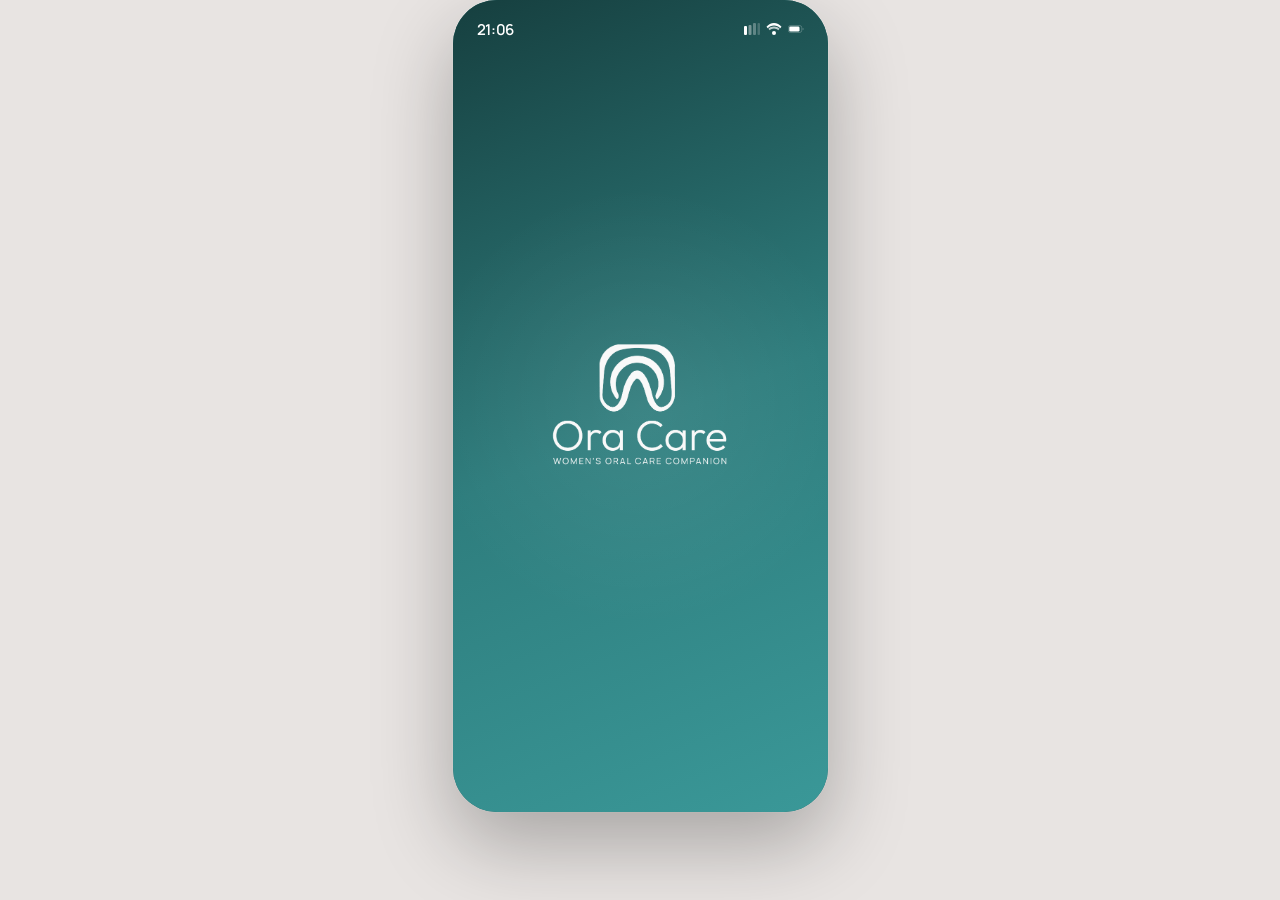
==== index.html @ 0fb37383 "Share with my dentist: bottom sheet and report preview All three share buttons open a sheet ('You ch" ====
<!DOCTYPE html>
<html lang="en">
<head>
<meta charset="UTF-8">
<meta name="viewport" content="width=device-width, initial-scale=1.0">
<title>OraCare — Oral Health Companion</title>
<link rel="preconnect" href="https://fonts.googleapis.com">
<link rel="preconnect" href="https://fonts.gstatic.com" crossorigin>
<link href="https://fonts.googleapis.com/css2?family=DM+Serif+Display:ital@0;1&family=Manrope:wght@300;400;500;600;700&display=swap" rel="stylesheet">
<link rel="stylesheet" href="style.css">
</head>
<body>
<div id="app">

  <!-- ════ STATUS BAR (shared) ════ -->
  <div class="status-bar" id="statusBar">
    <span class="time">9:41</span>
    <div class="icons">
      <svg viewBox="0 0 16 12" fill="none"><rect x="0" y="3" width="3" height="9" rx="1" fill="currentColor"/><rect x="4.5" y="2" width="3" height="10" rx="1" fill="currentColor" opacity="0.4"/><rect x="9" y="0" width="3" height="12" rx="1" fill="currentColor" opacity="0.3"/><rect x="13.5" y="0" width="2.5" height="12" rx="1" fill="currentColor" opacity="0.2"/></svg>
      <svg viewBox="0 0 16 12" fill="none"><path d="M8 2.5C10.5 2.5 12.7 3.5 14.2 5.2L15.5 3.7C13.6 1.4 10.9 0 8 0C5.1 0 2.4 1.4 0.5 3.7L1.8 5.2C3.3 3.5 5.5 2.5 8 2.5Z" fill="currentColor"/><path d="M8 5.5C9.7 5.5 11.2 6.2 12.3 7.3L13.6 5.8C12.1 4.3 10.1 3.5 8 3.5C5.9 3.5 3.9 4.3 2.4 5.8L3.7 7.3C4.8 6.2 6.3 5.5 8 5.5Z" fill="currentColor" opacity="0.7"/><circle cx="8" cy="10" r="2" fill="currentColor"/></svg>
      <svg viewBox="0 0 25 12" fill="none"><rect x="0.5" y="0.5" width="21" height="11" rx="3.5" stroke="currentColor" stroke-opacity="0.35"/><rect x="2" y="2" width="16" height="8" rx="2" fill="currentColor"/><path d="M23 4.5V7.5C23.8 7.2 24.5 6.5 24.5 6C24.5 5.5 23.8 4.8 23 4.5Z" fill="currentColor" opacity="0.4"/></svg>
    </div>
  </div>

  <!-- Shared SVG art (kept rendered so gradients paint inside <use>) -->
  <svg class="svg-sprite" aria-hidden="true" focusable="false" xmlns="http://www.w3.org/2000/svg">
        <defs>
          <radialGradient id="camVig" cx="50%" cy="50%" r="70%">
            <stop offset="0%" stop-color="#1E2E2E"/>
            <stop offset="100%" stop-color="#0C1A1A"/>
          </radialGradient>
          <radialGradient id="gumHighlight" cx="50%" cy="30%" r="60%">
            <stop offset="0%" stop-color="#F5A090" stop-opacity="0.5"/>
            <stop offset="100%" stop-color="#D97B6E" stop-opacity="0"/>
          </radialGradient>
        </defs>

        <g id="teethArt">
        <!-- Dark camera background -->
        <rect width="327" height="210" fill="url(#camVig)"/>

        <!-- Upper gum tissue -->
        <path d="M48 102 Q90 78 163 74 Q236 78 279 102 L279 116 Q236 92 163 88 Q90 92 48 116 Z" fill="#D97B6E"/>
        <path d="M48 102 Q90 78 163 74 Q236 78 279 102" stroke="#F0907E" stroke-width="1.5" fill="none" opacity="0.6"/>

        <!-- Upper teeth — 8 teeth centred -->
        <!-- Far-left partial -->
        <rect x="50" y="102" width="22" height="46" rx="4" fill="#F2F0EB" opacity="0.9"/>
        <!-- Teeth 2–7 -->
        <rect x="74" y="98"  width="25" height="51" rx="4" fill="#F8F8F5"/>
        <rect x="101" y="95" width="26" height="55" rx="4" fill="#FFFFFF"/>
        <rect x="129" y="93" width="28" height="58" rx="4" fill="#FFFFFF"/>
        <rect x="159" y="93" width="28" height="58" rx="4" fill="#FFFFFF"/>
        <rect x="189" y="95" width="26" height="55" rx="4" fill="#FFFFFF"/>
        <rect x="217" y="98" width="25" height="51" rx="4" fill="#F8F8F5"/>
        <!-- Far-right partial -->
        <rect x="244" y="102" width="22" height="46" rx="4" fill="#F2F0EB" opacity="0.9"/>

        <!-- Subtle tooth gap lines -->
        <line x1="74"  y1="98"  x2="74"  y2="149" stroke="#D0CFC8" stroke-width="0.8" opacity="0.5"/>
        <line x1="101" y1="95"  x2="101" y2="150" stroke="#D0CFC8" stroke-width="0.8" opacity="0.5"/>
        <line x1="129" y1="93"  x2="129" y2="151" stroke="#D0CFC8" stroke-width="0.8" opacity="0.5"/>
        <line x1="159" y1="93"  x2="159" y2="151" stroke="#D0CFC8" stroke-width="0.8" opacity="0.5"/>
        <line x1="189" y1="93"  x2="189" y2="151" stroke="#D0CFC8" stroke-width="0.8" opacity="0.5"/>
        <line x1="217" y1="95"  x2="217" y2="150" stroke="#D0CFC8" stroke-width="0.8" opacity="0.5"/>
        <line x1="244" y1="98"  x2="244" y2="149" stroke="#D0CFC8" stroke-width="0.8" opacity="0.5"/>

        <!-- Tooth surface highlights -->
        <rect x="131" y="95" width="6" height="28" rx="3" fill="white" opacity="0.35"/>
        <rect x="161" y="95" width="6" height="28" rx="3" fill="white" opacity="0.35"/>
        <rect x="103" y="97" width="5" height="22" rx="2" fill="white" opacity="0.25"/>
        <rect x="191" y="97" width="5" height="22" rx="2" fill="white" opacity="0.25"/>

        <!-- Dark mouth interior between teeth rows -->
        <rect x="48" y="149" width="231" height="10" fill="#0A1414"/>

        <!-- Lower gum tissue (partial) -->
        <path d="M48 159 Q163 152 279 159 L279 172 Q163 165 48 172 Z" fill="#C96E62" opacity="0.85"/>

        <!-- Lower teeth (tips only) -->
        <rect x="82"  y="153" width="21" height="12" rx="3" fill="#F0EDE6" opacity="0.75"/>
        <rect x="105" y="151" width="24" height="14" rx="3" fill="#F8F8F5" opacity="0.85"/>
        <rect x="131" y="149" width="27" height="16" rx="3" fill="#FFFFFF" opacity="0.9"/>
        <rect x="160" y="149" width="27" height="16" rx="3" fill="#FFFFFF" opacity="0.9"/>
        <rect x="189" y="151" width="24" height="14" rx="3" fill="#F8F8F5" opacity="0.85"/>
        <rect x="215" y="153" width="21" height="12" rx="3" fill="#F0EDE6" opacity="0.75"/>

        <!-- Dark area below lower teeth -->
        <rect x="0" y="165" width="327" height="45" fill="#0C1A1A"/>
        </g>
  </svg>

  <!-- ════════════════════════════
       SPLASH SCREEN
  ════════════════════════════ -->
  <div class="screen active" id="screen-splash" onclick="exitSplash()">
    <div class="splash-glow"></div>
    <div class="splash-center">
      <img src="assets/OraCare-White.png" alt="OraCare" style="width: 220px; height: auto; display: block;">
    </div>
  </div>

  <!-- ════════════════════════════
       SCREEN 1: WELCOME
  ════════════════════════════ -->
  <div class="screen" id="screen-welcome">

    <!-- Logo: PNG clipped to hide tagline, show icon + wordmark -->
    <div class="welcome-logo-container">
      <div class="welcome-logo-clip">
        <img src="assets/OraCare-Color.png" alt="OraCare">
      </div>
    </div>

    <!-- Headline -->
    <h1 class="welcome-headline">
      <span class="headline-dim">Personalized oral health care for every </span><span class="accent">life stage.</span>
    </h1>

    <!-- Feature row -->
    <div class="feature-row">

      <div class="feature-item">
        <div class="feature-icon-wrap fi-teal">🦷</div>
        <span class="feature-label">Track<br>Symptoms</span>
      </div>

      <div class="feature-item">
        <div class="feature-icon-wrap fi-salmon">✨</div>
        <span class="feature-label">Personalized<br>Care</span>
      </div>

      <div class="feature-item">
        <div class="feature-icon-wrap fi-slate">📷</div>
        <span class="feature-label">AI Photo<br>Diary</span>
      </div>

    </div>

    <!-- CTA -->
    <div class="welcome-cta">
      <button class="btn-welcome-primary" onclick="navigate('screen-profile-for', 'forward')">Get Started</button>
      <button class="btn-welcome-secondary" onclick="navigate('screen-dashboard', 'forward')">Already have an account? Sign In</button>
      <button class="btn-welcome-tertiary" onclick="navigate('screen-dashboard', 'forward')">Skip for now</button>
    </div>

    <!-- Footer -->
    <p class="welcome-footer">
      By continuing, you agree to our <a href="#">Terms</a> &amp; <a href="#">Privacy Policy</a>.<br>
      Your health data stays on your phone.
    </p>

  </div>

  <!-- ════════════════════════════
       SCREEN 2: WHO IS IT FOR
  ════════════════════════════ -->
  <div class="screen" id="screen-profile-for">
    <div class="screen-header">
      <div class="nav-row">
        <button class="back-btn" onclick="navigate('screen-welcome', 'back')">
          <svg width="18" height="18" viewBox="0 0 18 18" fill="none"><path d="M11 14L6 9L11 4" stroke="#2F3133" stroke-width="2" stroke-linecap="round" stroke-linejoin="round"/></svg>
        </button>
      </div>
    </div>

    <div class="life-stage-intro">
      <h2 class="heading">Who are you setting up OraCare for?</h2>
      <p class="body">You can add family members later.</p>
    </div>

    <div class="stages-grid">
      <div class="stage-card pregnancy-card" onclick="navigate('screen-life-stage', 'forward')">
        <div class="stage-icon stage-icon-teal">🙋</div>
        <div class="stage-text">
          <div class="stage-name">Me</div>
          <div class="stage-desc">Your teeth and gums</div>
        </div>
        <span class="stage-badge">Active</span>
        <svg width="20" height="20" viewBox="0 0 20 20" fill="none" class="stage-arrow"><path d="M8 5L13 10L8 15" stroke="currentColor" stroke-width="2" stroke-linecap="round" stroke-linejoin="round"/></svg>
      </div>

      <div class="stage-card coming-soon">
        <div class="stage-icon stage-icon-salmon">🧒</div>
        <div class="stage-text">
          <div class="stage-name">My child</div>
          <div class="stage-desc">From first tooth to braces</div>
        </div>
        <span class="stage-badge soon">Coming Soon</span>
      </div>

      <div class="stage-card coming-soon">
        <div class="stage-icon stage-icon-lavender">💑</div>
        <div class="stage-text">
          <div class="stage-name">My partner</div>
          <div class="stage-desc">Invite them to join your plan</div>
        </div>
        <span class="stage-badge soon">Coming Soon</span>
      </div>
    </div>
  </div>

  <!-- ════════════════════════════
       SCREEN 3: LIFE STAGE
  ════════════════════════════ -->
  <div class="screen" id="screen-life-stage">
    <div class="screen-header">
      <div class="nav-row">
        <button class="back-btn" onclick="navigate('screen-profile-for', 'back')">
          <svg width="18" height="18" viewBox="0 0 18 18" fill="none"><path d="M11 14L6 9L11 4" stroke="#2F3133" stroke-width="2" stroke-linecap="round" stroke-linejoin="round"/></svg>
        </button>
      </div>
    </div>

    <div class="life-stage-intro" style="padding: 0 24px 8px;">
      <h2 class="heading">Which fits you best?</h2>
      <p class="body" style="margin-top: 8px;">We’ll match tips and reminders to you.</p>
    </div>

    <div class="stages-grid">
      <div class="stage-card coming-soon">
        <div class="stage-icon stage-icon-amber">🙂</div>
        <div class="stage-text">
          <div class="stage-name">Adult</div>
          <div class="stage-desc">Everyday habits that prevent problems</div>
        </div>
        <span class="stage-badge soon">Coming Soon</span>
      </div>

      <div class="stage-card coming-soon">
        <div class="stage-icon stage-icon-rose">🌿</div>
        <div class="stage-text">
          <div class="stage-name">60+</div>
          <div class="stage-desc">Healthy teeth and gums for years to come</div>
        </div>
        <span class="stage-badge soon">Coming Soon</span>
      </div>

      <p class="label">Life changes</p>

      <div class="stage-card pregnancy-card" onclick="navigate('screen-assessment', 'forward')">
        <div class="stage-icon stage-icon-teal">🤰</div>
        <div class="stage-text">
          <div class="stage-name" style="color: var(--teal);">Pregnancy</div>
          <div class="stage-desc">Gum and tooth changes, trimester by trimester</div>
        </div>
        <span class="stage-badge">Active</span>
        <svg width="20" height="20" viewBox="0 0 20 20" fill="none" class="stage-arrow" style="color: var(--teal)"><path d="M8 5L13 10L8 15" stroke="currentColor" stroke-width="2" stroke-linecap="round" stroke-linejoin="round"/></svg>
      </div>

      <div class="stage-card coming-soon">
        <div class="stage-icon stage-icon-salmon">👶</div>
        <div class="stage-text">
          <div class="stage-name">After birth</div>
          <div class="stage-desc">Getting back to your routine with a newborn</div>
        </div>
        <span class="stage-badge soon">Coming Soon</span>
      </div>
    </div>
  </div>

  <!-- ════════════════════════════
       SCREEN 3: ASSESSMENT
  ════════════════════════════ -->
  <div class="screen" id="screen-assessment">
    <div class="screen-header">
      <div class="nav-row">
        <button class="back-btn" onclick="navigate('screen-life-stage', 'back')">
          <svg width="18" height="18" viewBox="0 0 18 18" fill="none"><path d="M11 14L6 9L11 4" stroke="#2F3133" stroke-width="2" stroke-linecap="round" stroke-linejoin="round"/></svg>
        </button>
        <div style="flex:1; text-align: center;">
          <span class="label">Pregnancy Assessment</span>
        </div>
        <div style="width:40px;"></div>
      </div>
      <div class="assessment-progress">
        <div class="assessment-progress-fill" id="assessProgress" style="width: 14.3%;"></div>
      </div>
    </div>

    <!-- Step 1: Trimester -->
    <div class="assessment-step active" id="astep-1">
      <p class="step-num">Question 1 of 7</p>
      <h2 class="step-title">Which trimester are you in?</h2>
      <p class="step-body">Your trimester affects which oral health symptoms are most common and what care your body needs most.</p>
      <div class="trimester-options">
        <button class="tri-btn" onclick="selectTrimester(this, 1)">
          <div class="tri-num">1st</div>
          <div class="tri-label">Trimester</div>
          <div class="tri-weeks">Weeks 1–12</div>
        </button>
        <button class="tri-btn" onclick="selectTrimester(this, 2)">
          <div class="tri-num">2nd</div>
          <div class="tri-label">Trimester</div>
          <div class="tri-weeks">Weeks 13–26</div>
        </button>
        <button class="tri-btn" onclick="selectTrimester(this, 3)">
          <div class="tri-num">3rd</div>
          <div class="tri-label">Trimester</div>
          <div class="tri-weeks">Weeks 27–40</div>
        </button>
      </div>
      <div class="step-footer">
        <button class="btn-primary" disabled onclick="goAssessStep(2)">Continue</button>
      </div>
    </div>

    <!-- Step 2: Symptoms -->
    <div class="assessment-step" id="astep-2">
      <p class="step-num">Question 2 of 7</p>
      <h2 class="step-title">Are you experiencing any of these?</h2>
      <p class="step-body">Select all symptoms that apply. This helps us personalize your care plan.</p>
      <div class="symptom-list">
        <div class="symptom-item" onclick="toggleSymptom(this)">
          <div class="symptom-check"></div>
          <span class="symptom-icon">🩸</span>
          <div class="symptom-text">
            <div class="symptom-name">Bleeding gums</div>
            <div class="symptom-sub">When brushing or flossing</div>
          </div>
        </div>
        <div class="symptom-item" onclick="toggleSymptom(this)">
          <div class="symptom-check"></div>
          <span class="symptom-icon">⚡</span>
          <div class="symptom-text">
            <div class="symptom-name">Tooth sensitivity</div>
            <div class="symptom-sub">To hot, cold, or sweet foods</div>
          </div>
        </div>
        <div class="symptom-item" onclick="toggleSymptom(this)">
          <div class="symptom-check"></div>
          <span class="symptom-icon">💧</span>
          <div class="symptom-text">
            <div class="symptom-name">Dry mouth</div>
            <div class="symptom-sub">Reduced saliva production</div>
          </div>
        </div>
        <div class="symptom-item" onclick="toggleSymptom(this)">
          <div class="symptom-check"></div>
          <span class="symptom-icon">😬</span>
          <div class="symptom-text">
            <div class="symptom-name">Gum swelling</div>
            <div class="symptom-sub">Puffy or tender gums</div>
          </div>
        </div>
        <div class="symptom-item" onclick="toggleSymptom(this)">
          <div class="symptom-check"></div>
          <span class="symptom-icon">🤢</span>
          <div class="symptom-text">
            <div class="symptom-name">Morning sickness effects</div>
            <div class="symptom-sub">Tooth erosion from acid exposure</div>
          </div>
        </div>
        <div class="symptom-item" onclick="toggleSymptom(this)">
          <div class="symptom-check"></div>
          <span class="symptom-icon">🦷</span>
          <div class="symptom-text">
            <div class="symptom-name">Tooth pain</div>
            <div class="symptom-sub">Discomfort when chewing or biting</div>
          </div>
        </div>
      </div>
      <div class="step-footer">
        <button class="btn-primary" disabled onclick="goAssessStep(3)">Continue</button>
        <button class="btn-ghost" style="align-self: center;" onclick="goAssessStep(3)">None of these apply</button>
      </div>
    </div>

    <!-- Step 3: Flossing -->
    <div class="assessment-step" id="astep-3">
      <p class="step-num">Question 3 of 7</p>
      <h2 class="step-title">Do you floss regularly?</h2>
      <p class="step-body">Flossing helps remove plaque and reduce gum inflammation, which can become more common during pregnancy.</p>
      <div class="dental-options">
        <button class="floss-opt" onclick="selectFloss(this)">
          <span class="dental-opt-dot"></span>Daily
        </button>
        <button class="floss-opt" onclick="selectFloss(this)">
          <span class="dental-opt-dot"></span>A few times a week
        </button>
        <button class="floss-opt" onclick="selectFloss(this)">
          <span class="dental-opt-dot"></span>Rarely
        </button>
        <button class="floss-opt" onclick="selectFloss(this)">
          <span class="dental-opt-dot"></span>Never
        </button>
      </div>
      <div class="step-footer">
        <button class="btn-primary" disabled onclick="goAssessStep(4)">Continue</button>
      </div>
    </div>

    <!-- Step 4: Dental history -->
    <div class="assessment-step" id="astep-4">
      <p class="step-num">Question 4 of 7</p>
      <h2 class="step-title">When did you last visit a dentist?</h2>
      <p class="step-body">The ADA recommends two dental cleanings during pregnancy. Regular check-ups are safe and important.</p>
      <div class="dental-options">
        <button class="dental-opt" onclick="selectDental(this)">
          <span class="dental-opt-dot"></span>Within the last 3 months
        </button>
        <button class="dental-opt" onclick="selectDental(this)">
          <span class="dental-opt-dot"></span>3–6 months ago
        </button>
        <button class="dental-opt" onclick="selectDental(this)">
          <span class="dental-opt-dot"></span>6–12 months ago
        </button>
        <button class="dental-opt" onclick="selectDental(this)">
          <span class="dental-opt-dot"></span>More than a year ago
        </button>
        <button class="dental-opt" onclick="selectDental(this)">
          <span class="dental-opt-dot"></span>I haven't been yet during pregnancy
        </button>
      </div>
      <div class="step-footer">
        <button class="btn-primary" disabled onclick="goAssessStep(5)">Continue</button>
      </div>
    </div>

    <!-- Step 5: Nausea / Vomiting -->
    <div class="assessment-step" id="astep-5">
      <p class="step-num">Question 5 of 7</p>
      <h2 class="step-title">How often do you experience nausea or vomiting?</h2>
      <p class="step-body">Frequent vomiting can expose teeth to stomach acid and increase the risk of enamel erosion during pregnancy.</p>
      <div class="dental-options">
        <button class="nausea-opt" onclick="selectNausea(this)">
          <span class="dental-opt-dot"></span>Frequently
        </button>
        <button class="nausea-opt" onclick="selectNausea(this)">
          <span class="dental-opt-dot"></span>Occasionally
        </button>
        <button class="nausea-opt" onclick="selectNausea(this)">
          <span class="dental-opt-dot"></span>Rarely
        </button>
        <button class="nausea-opt" onclick="selectNausea(this)">
          <span class="dental-opt-dot"></span>Never
        </button>
      </div>
      <div class="step-footer">
        <button class="btn-primary" disabled onclick="goAssessStep(6)">Continue</button>
      </div>
    </div>

    <!-- Step 6: Brushing Frequency -->
    <div class="assessment-step" id="astep-6">
      <p class="step-num">Question 6 of 7</p>
      <h2 class="step-title">How often do you brush your teeth?</h2>
      <p class="step-body">Daily brushing helps prevent plaque buildup, gum inflammation, and cavities during pregnancy.</p>
      <div class="dental-options">
        <button class="brush-opt" onclick="selectBrush(this)">
          <span class="dental-opt-dot"></span>Less than once daily
        </button>
        <button class="brush-opt" onclick="selectBrush(this)">
          <span class="dental-opt-dot"></span>Once daily
        </button>
        <button class="brush-opt" onclick="selectBrush(this)">
          <span class="dental-opt-dot"></span>Twice daily
        </button>
        <button class="brush-opt" onclick="selectBrush(this)">
          <span class="dental-opt-dot"></span>More than twice daily
        </button>
      </div>
      <div class="step-footer">
        <button class="btn-primary" disabled onclick="goAssessStep(7)">Continue</button>
      </div>
    </div>

    <!-- Step 7: Oral Health Self-Assessment -->
    <div class="assessment-step" id="astep-7">
      <p class="step-num">Question 7 of 7</p>
      <h2 class="step-title">How would you rate your current oral health?</h2>
      <p class="step-body">Your self-assessment helps personalize recommendations, educational content, and follow-up guidance.</p>
      <div class="dental-options">
        <button class="oral-opt" onclick="selectOral(this)">
          <span class="dental-opt-dot"></span>Excellent
        </button>
        <button class="oral-opt" onclick="selectOral(this)">
          <span class="dental-opt-dot"></span>Good
        </button>
        <button class="oral-opt" onclick="selectOral(this)">
          <span class="dental-opt-dot"></span>Fair
        </button>
        <button class="oral-opt" onclick="selectOral(this)">
          <span class="dental-opt-dot"></span>Poor
        </button>
      </div>
      <div class="step-footer">
        <button class="btn-primary" disabled onclick="navigate('screen-dashboard', 'forward')">Build My Care Plan</button>
      </div>
    </div>
  </div>

  <!-- ════════════════════════════
       SCREEN 4: DASHBOARD
  ════════════════════════════ -->
  <div class="screen" id="screen-dashboard">
    <div class="dashboard-header">
      <div class="dash-top">
        <div>
          <div class="dash-greeting">Good morning, Sarah</div>
          <div class="dash-name">Week 18 · 2nd Trimester</div>
        </div>
        <button class="notif-btn">
          <svg width="20" height="20" viewBox="0 0 24 24" fill="none"><path d="M18 8.5C18 6.5 17 5 15.5 4C14.5 3.3 13.3 3 12 3C10.7 3 9.5 3.3 8.5 4C7 5 6 6.5 6 8.5C6 14.5 4 16.5 4 16.5H20C20 16.5 18 14.5 18 8.5Z" stroke="white" stroke-width="1.5" stroke-linecap="round" stroke-linejoin="round"/><path d="M13.7 20C13.4 20.6 12.7 21 12 21C11.3 21 10.6 20.6 10.3 20" stroke="white" stroke-width="1.5" stroke-linecap="round" stroke-linejoin="round"/></svg>
          <span class="notif-dot"></span>
        </button>
      </div>

      <div class="health-score-card">
        <div class="progress-stats">
          <div class="progress-stat">
            <span class="progress-value">Done</span>
            <span class="progress-label">This week’s check-in</span>
          </div>
          <div class="progress-stat">
            <span class="progress-value" id="photoCount">4</span>
            <span class="progress-label">Photos so far</span>
          </div>
          <div class="progress-stat">
            <span class="progress-value">Week 22</span>
            <span class="progress-label">Check-up due</span>
          </div>
        </div>
      </div>
    </div>

    <div class="dashboard-body">
      <div class="section-title" style="margin-top: 24px;">Quick Actions</div>
      <div class="quick-actions">
        <button class="quick-action" onclick="navigate('screen-photo-diary', 'forward')">
          <div class="qa-icon">📷</div>
          <div class="qa-label">Photo diary</div>
          <div class="qa-sub">Add a photo</div>
        </button>
        <button class="quick-action" onclick="navigate('screen-recommendations', 'forward')">
          <div class="qa-icon">✨</div>
          <div class="qa-label">Care Plan</div>
          <div class="qa-sub">7 actions</div>
        </button>
        <button class="quick-action">
          <div class="qa-icon">📅</div>
          <div class="qa-label">Log</div>
          <div class="qa-sub">Daily check-in</div>
        </button>
      </div>

      <div class="section-title">For Your Trimester</div>
      <div class="tip-cards">
        <button class="tip-card" onclick="navigate('screen-recommendations', 'forward')">
          <div class="tip-icon-wrap fi-teal">📖</div>
          <div class="tip-content">
            <div class="tip-label tip-label--teal">Lesson · 2-min read</div>
            <div class="tip-title">Why gums bleed more in the 2nd trimester</div>
            <div class="tip-body">What’s normal, what helps, and when to see your dentist.</div>
            <div class="reviewed-mark">✓ Dentist-reviewed</div>
          </div>
          <svg width="16" height="16" viewBox="0 0 16 16" fill="none" class="tip-arrow"><path d="M6 4L10 8L6 12" stroke="currentColor" stroke-width="1.5" stroke-linecap="round" stroke-linejoin="round"/></svg>
        </button>
      </div>

      <div class="section-title">Recent Symptoms</div>
      <div class="symptom-log">
        <div class="symptom-log-header">
          <span class="symptom-log-title">Symptom Tracker</span>
          <button class="see-all">See all</button>
        </div>
        <div class="symptom-row">
          <div class="symptom-row-dot" style="background: var(--salmon);"></div>
          <div class="symptom-row-text">Bleeding gums while brushing</div>
          <div class="symptom-row-date">Today</div>
        </div>
        <div class="symptom-row">
          <div class="symptom-row-dot" style="background: #FCD34D;"></div>
          <div class="symptom-row-text">Dry mouth (moderate)</div>
          <div class="symptom-row-date">Yesterday</div>
        </div>
        <div class="symptom-row">
          <div class="symptom-row-dot" style="background: var(--teal-light);"></div>
          <div class="symptom-row-text">No symptoms reported</div>
          <div class="symptom-row-date">Jun 5</div>
        </div>
      </div>

      <div style="background: var(--teal-pale); border-radius: var(--r-md); padding: 16px 18px; margin-bottom: 28px; display: flex; gap: 12px; align-items: center;">
        <span style="font-size: 24px;">🦷</span>
        <div>
          <div style="font-size: 14px; font-weight: 600; margin-bottom: 3px;">Next Dental Visit</div>
          <div style="font-size: 13px; color: var(--text-mid);">Schedule your 2nd trimester cleaning — recommended by Week 22.</div>
        </div>
        <svg width="16" height="16" viewBox="0 0 16 16" fill="none" style="color: var(--teal); flex-shrink:0;"><path d="M6 4L10 8L6 12" stroke="currentColor" stroke-width="2" stroke-linecap="round" stroke-linejoin="round"/></svg>
      </div>
    </div>

    <div class="bottom-nav">
      <button class="nav-item active" onclick="navigate('screen-dashboard', 'forward')">
        <svg width="22" height="22" viewBox="0 0 22 22" fill="none"><path d="M3 9.5L11 3L19 9.5V19C19 19.6 18.6 20 18 20H14V15H8V20H4C3.4 20 3 19.6 3 19V9.5Z" stroke="#2E7D7D" stroke-width="1.6" stroke-linejoin="round"/></svg>
        <span>Home</span>
      </button>
      <button class="nav-item" onclick="navigate('screen-photo-diary', 'forward')">
        <svg width="22" height="22" viewBox="0 0 22 22" fill="none"><rect x="3" y="5" width="16" height="13" rx="2" stroke="#9EA4A8" stroke-width="1.6"/><circle cx="11" cy="11.5" r="3" stroke="#9EA4A8" stroke-width="1.6"/><path d="M8 5V4C8 3.4 8.4 3 9 3H13C13.6 3 14 3.4 14 4V5" stroke="#9EA4A8" stroke-width="1.6" stroke-linecap="round"/></svg>
        <span>Photos</span>
      </button>
      <button class="nav-item" onclick="navigate('screen-recommendations', 'forward')">
        <svg width="22" height="22" viewBox="0 0 22 22" fill="none"><path d="M7 11H15M7 7H15M7 15H11" stroke="#9EA4A8" stroke-width="1.6" stroke-linecap="round"/><rect x="3" y="3" width="16" height="16" rx="3" stroke="#9EA4A8" stroke-width="1.6"/></svg>
        <span>Plan</span>
      </button>
      <button class="nav-item" onclick="navigate('screen-profile', 'forward')">
        <svg width="22" height="22" viewBox="0 0 22 22" fill="none"><circle cx="11" cy="8" r="4" stroke="#9EA4A8" stroke-width="1.6"/><path d="M4 19C4 15.7 7.1 13 11 13C14.9 13 18 15.7 18 19" stroke="#9EA4A8" stroke-width="1.6" stroke-linecap="round"/></svg>
        <span>Profile</span>
      </button>
    </div>
  </div>

  <!-- ════════════════════════════
       SCREEN 5: SCAN INSTRUCTIONS
  ════════════════════════════ -->
  <div class="screen" id="screen-scan-instructions">
    <div class="scan-hero">
      <div class="nav-row" style="justify-content: flex-start; margin-bottom: 16px;">
        <button class="back-btn" style="background: rgba(255,255,255,0.15); box-shadow: none;" onclick="navigate(guideReturn, 'back')">
          <svg width="18" height="18" viewBox="0 0 18 18" fill="none"><path d="M11 14L6 9L11 4" stroke="white" stroke-width="2" stroke-linecap="round" stroke-linejoin="round"/></svg>
        </button>
      </div>

      <!-- Phone + mouth SVG illustration -->
      <svg width="160" height="160" viewBox="0 0 160 160" fill="none" style="margin: 0 auto; display: block;">
        <!-- Phone body -->
        <rect x="50" y="20" width="60" height="110" rx="12" fill="rgba(255,255,255,0.15)" stroke="rgba(255,255,255,0.4)" stroke-width="1.5"/>
        <!-- Screen -->
        <rect x="55" y="30" width="50" height="88" rx="6" fill="rgba(255,255,255,0.08)"/>
        <!-- Mouth scan area -->
        <rect x="60" y="45" width="40" height="40" rx="6" fill="rgba(255,255,255,0.12)" stroke="rgba(255,255,255,0.5)" stroke-width="1.5" stroke-dasharray="4 2"/>
        <!-- Teeth illustration in scan area -->
        <rect x="63" y="55" width="9" height="14" rx="3" fill="white" opacity="0.85"/>
        <rect x="74" y="53" width="11" height="16" rx="3" fill="white" opacity="0.9"/>
        <rect x="87" y="55" width="9" height="14" rx="3" fill="white" opacity="0.85"/>
        <!-- Gum line -->
        <path d="M63 55 Q67 51 74 53 Q79 51 87 53 Q93 51 96 55" stroke="var(--salmon-light)" stroke-width="2" stroke-linecap="round" fill="none" opacity="0.8"/>
        <!-- Scan line -->
        <line x1="60" y1="69" x2="100" y2="69" stroke="#7DECD4" stroke-width="1.5" stroke-dasharray="3 2" opacity="0.8"/>
        <!-- Camera button -->
        <circle cx="80" cy="108" r="10" fill="rgba(255,255,255,0.25)" stroke="rgba(255,255,255,0.6)" stroke-width="1.5"/>
        <circle cx="80" cy="108" r="6" fill="white" opacity="0.8"/>
        <!-- Corner marks -->
        <path d="M61 46 L61 50 M61 46 L65 46" stroke="#7DECD4" stroke-width="2" stroke-linecap="round"/>
        <path d="M99 46 L99 50 M99 46 L95 46" stroke="#7DECD4" stroke-width="2" stroke-linecap="round"/>
        <path d="M61 84 L61 80 M61 84 L65 84" stroke="#7DECD4" stroke-width="2" stroke-linecap="round"/>
        <path d="M99 84 L99 80 M99 84 L95 84" stroke="#7DECD4" stroke-width="2" stroke-linecap="round"/>
        <!-- AI sparkle -->
        <circle cx="126" cy="48" r="18" fill="rgba(232,140,125,0.2)"/>
        <path d="M126 40 L127.5 45 L132 44 L128.5 47 L130 52 L126 49 L122 52 L123.5 47 L120 44 L124.5 45 Z" fill="white" opacity="0.9"/>
      </svg>

      <h1 class="scan-hero-title">How to take a good photo</h1>
      <p class="scan-hero-sub">Takes 30 seconds. OraCare guides you through it.</p>
    </div>

    <div class="scan-steps">
      <div class="scan-step-item">
        <div class="step-bubble">1</div>
        <div class="scan-step-content">
          <div class="scan-step-title">Find good lighting</div>
          <div class="scan-step-body">Stand near a bright light source or turn on your overhead light. Avoid backlighting from windows.</div>
        </div>
      </div>
      <div class="scan-step-item">
        <div class="step-bubble">2</div>
        <div class="scan-step-content">
          <div class="scan-step-title">Hold phone 8–10 inches away</div>
          <div class="scan-step-body">Prop your phone or have someone hold it. Position so your full smile and gum line are visible in frame.</div>
        </div>
      </div>
      <div class="scan-step-item">
        <div class="step-bubble">3</div>
        <div class="scan-step-content">
          <div class="scan-step-title">Open wide and smile</div>
          <div class="scan-step-body">Pull lips back to expose your teeth and gums. Make sure your gum line is visible.</div>
        </div>
      </div>
      <div class="scan-step-item">
        <div class="step-bubble">4</div>
        <div class="scan-step-content">
          <div class="scan-step-title">Keep still and tap capture</div>
          <div class="scan-step-body">Hold steady for 2 seconds, then tap capture.</div>
        </div>
      </div>
    </div>

    <div class="scan-warning">
      <span style="font-size: 18px; flex-shrink: 0;">⚠️</span>
      <div class="scan-warning-text"><strong>Medical disclaimer:</strong> Photos are for your own records and to share with your dentist. OraCare does not diagnose. Always consult your dentist.</div>
    </div>

    <div class="scan-footer">
      <button class="btn-primary" onclick="enterCapture()" style="background: linear-gradient(135deg, var(--teal), #256868);">
        Continue
      </button>
    </div>

    <div class="bottom-nav">
      <button class="nav-item" onclick="navigate('screen-dashboard', 'back')">
        <svg width="22" height="22" viewBox="0 0 22 22" fill="none"><path d="M3 9.5L11 3L19 9.5V19C19 19.6 18.6 20 18 20H14V15H8V20H4C3.4 20 3 19.6 3 19V9.5Z" stroke="#9EA4A8" stroke-width="1.6" stroke-linejoin="round"/></svg>
        <span>Home</span>
      </button>
      <button class="nav-item active">
        <svg width="22" height="22" viewBox="0 0 22 22" fill="none"><rect x="3" y="5" width="16" height="13" rx="2" stroke="#2E7D7D" stroke-width="1.6"/><circle cx="11" cy="11.5" r="3" stroke="#2E7D7D" stroke-width="1.6"/><path d="M8 5V4C8 3.4 8.4 3 9 3H13C13.6 3 14 3.4 14 4V5" stroke="#2E7D7D" stroke-width="1.6" stroke-linecap="round"/></svg>
        <span>Photos</span>
      </button>
      <button class="nav-item" onclick="navigate('screen-recommendations', 'forward')">
        <svg width="22" height="22" viewBox="0 0 22 22" fill="none"><path d="M7 11H15M7 7H15M7 15H11" stroke="#9EA4A8" stroke-width="1.6" stroke-linecap="round"/><rect x="3" y="3" width="16" height="16" rx="3" stroke="#9EA4A8" stroke-width="1.6"/></svg>
        <span>Plan</span>
      </button>
      <button class="nav-item" onclick="navigate('screen-profile', 'forward')">
        <svg width="22" height="22" viewBox="0 0 22 22" fill="none"><circle cx="11" cy="8" r="4" stroke="#9EA4A8" stroke-width="1.6"/><path d="M4 19C4 15.7 7.1 13 11 13C14.9 13 18 15.7 18 19" stroke="#9EA4A8" stroke-width="1.6" stroke-linecap="round"/></svg>
        <span>Profile</span>
      </button>
    </div>
  </div>

  <!-- ════════════════════════════
       SCREEN 5a: PREMIUM UPGRADE
  ════════════════════════════ -->
  <div class="screen" id="screen-premium">

    <!-- Header -->
    <div class="premium-hero">
      <div class="nav-row" style="justify-content: flex-start; margin-bottom: 16px;">
        <button class="back-btn" style="background: rgba(255,255,255,0.15); box-shadow: none;" onclick="navigate('screen-profile', 'back')">
          <svg width="18" height="18" viewBox="0 0 18 18" fill="none"><path d="M11 14L6 9L11 4" stroke="white" stroke-width="2" stroke-linecap="round" stroke-linejoin="round"/></svg>
        </button>
      </div>
      <div class="premium-badge">✦ OraCare Plus</div>
      <h1 class="premium-hero-title">Everything for your family’s oral care</h1>
      <p class="premium-hero-sub">Prevention at home for you and your family, with lessons reviewed by a dentist.</p>
    </div>

    <!-- Feature list -->
    <div class="premium-features">
      <div class="premium-feature">
        <div class="premium-check-circle">
          <svg width="12" height="10" viewBox="0 0 12 10" fill="none"><path d="M1 5L4.5 8.5L11 1" stroke="#2E7D7D" stroke-width="2" stroke-linecap="round" stroke-linejoin="round"/></svg>
        </div>
        AI-guided photo diary
      </div>
      <div class="premium-feature">
        <div class="premium-check-circle">
          <svg width="12" height="10" viewBox="0 0 12 10" fill="none"><path d="M1 5L4.5 8.5L11 1" stroke="#2E7D7D" stroke-width="2" stroke-linecap="round" stroke-linejoin="round"/></svg>
        </div>
        Lessons for every life stage, reviewed by a dentist
      </div>
      <div class="premium-feature">
        <div class="premium-check-circle">
          <svg width="12" height="10" viewBox="0 0 12 10" fill="none"><path d="M1 5L4.5 8.5L11 1" stroke="#2E7D7D" stroke-width="2" stroke-linecap="round" stroke-linejoin="round"/></svg>
        </div>
        Reminders and check-up nudges
      </div>
      <div class="premium-feature">
        <div class="premium-check-circle">
          <svg width="12" height="10" viewBox="0 0 12 10" fill="none"><path d="M1 5L4.5 8.5L11 1" stroke="#2E7D7D" stroke-width="2" stroke-linecap="round" stroke-linejoin="round"/></svg>
        </div>
        Your oral-health history to share with your dentist
      </div>
      <div class="premium-feature">
        <div class="premium-check-circle">
          <svg width="12" height="10" viewBox="0 0 12 10" fill="none"><path d="M1 5L4.5 8.5L11 1" stroke="#2E7D7D" stroke-width="2" stroke-linecap="round" stroke-linejoin="round"/></svg>
        </div>
        Family sharing: invite your partner, add kids’ profiles
      </div>
    </div>

    <!-- Pricing -->
    <div class="premium-pricing">
      <div class="premium-trial-tag">7-day free trial</div>
      <div class="premium-price-main">€24.99<span style="font-size: 16px; font-family: var(--font-body); font-weight: 400;">/year</span></div>
      <div class="premium-price-sub">or €2.99/month · cancel anytime</div>
    </div>

    <!-- CTAs -->
    <div class="premium-cta">
      <button class="btn-primary" onclick="startTrialScan()" style="background: linear-gradient(135deg, var(--teal), #256868);">
        Start 7-day free trial
      </button>
      <button class="btn-secondary" onclick="beginDemo()">
        Try Demo
      </button>
      <button class="btn-capture-back" onclick="document.getElementById('insurerNote').hidden = false">Covered by your insurer? Activate here</button>
      <p class="premium-insurer-note" id="insurerNote" hidden>Insurer activation is coming soon.</p>
    </div>

  </div>

  <!-- ════════════════════════════
       SCREEN 5a2: SCAN CAPTURE
  ════════════════════════════ -->
  <div class="screen" id="screen-scan-capture">

    <div class="capture-header">
      <h1 class="capture-title" id="captureTitle">Capture Your Smile</h1>
      <p class="capture-subtitle" id="captureSubtitle">Position your teeth and gums inside the frame.</p>
    </div>

    <!-- Camera preview with teeth illustration -->
    <div class="capture-preview-wrap">
      <!-- Teeth illustration SVG -->
      <svg class="teeth-illustration" viewBox="0 0 327 210" xmlns="http://www.w3.org/2000/svg">
        <use href="#teethArt"/>
      </svg>

      <!-- Teal scan frame corners -->
      <div class="scan-frame-corner tl"></div>
      <div class="scan-frame-corner tr"></div>
      <div class="scan-frame-corner bl"></div>
      <div class="scan-frame-corner br"></div>

      <!-- Animated scan line -->
      <div class="capture-scan-line"></div>
    </div>

    <p class="capture-helper-text">Front Teeth View</p>
    <button class="capture-tips-link" onclick="openGuide('screen-scan-capture')">Photo tips</button>

    <div class="analysis-checklist" id="captureChecklist" style="margin-bottom: 24px;">
      <div class="check-item" id="capture-check-1">
        <div class="check-icon" id="capture-check-icon-1"><svg width="12" height="10" viewBox="0 0 12 10" fill="none" style="display:none"><path d="M1 5L4.5 8.5L11 1" stroke="white" stroke-width="2" stroke-linecap="round" stroke-linejoin="round"/></svg></div>
        Upper teeth visible
      </div>
      <div class="check-item" id="capture-check-2">
        <div class="check-icon" id="capture-check-icon-2"><svg width="12" height="10" viewBox="0 0 12 10" fill="none" style="display:none"><path d="M1 5L4.5 8.5L11 1" stroke="white" stroke-width="2" stroke-linecap="round" stroke-linejoin="round"/></svg></div>
        Lower teeth visible
      </div>
      <div class="check-item" id="capture-check-3">
        <div class="check-icon" id="capture-check-icon-3"><svg width="12" height="10" viewBox="0 0 12 10" fill="none" style="display:none"><path d="M1 5L4.5 8.5L11 1" stroke="white" stroke-width="2" stroke-linecap="round" stroke-linejoin="round"/></svg></div>
        Gum line visible
      </div>
      <div class="check-item" id="capture-check-4">
        <div class="check-icon" id="capture-check-icon-4"><svg width="12" height="10" viewBox="0 0 12 10" fill="none" style="display:none"><path d="M1 5L4.5 8.5L11 1" stroke="white" stroke-width="2" stroke-linecap="round" stroke-linejoin="round"/></svg></div>
        Good lighting
      </div>
      <div class="check-item" id="capture-check-5">
        <div class="check-icon" id="capture-check-icon-5"><svg width="12" height="10" viewBox="0 0 12 10" fill="none" style="display:none"><path d="M1 5L4.5 8.5L11 1" stroke="white" stroke-width="2" stroke-linecap="round" stroke-linejoin="round"/></svg></div>
        Face centered
      </div>
    </div>

    <div class="capture-footer">
      <button class="btn-primary" id="captureCta" onclick="startScan()" style="width:100%; background: linear-gradient(135deg, var(--teal), #256868);">
        Save photo
      </button>
      <button class="btn-capture-back" onclick="backFromCapture()">Back</button>
    </div>

  </div>

  <!-- ════════════════════════════
       PHOTO DIARY
  ════════════════════════════ -->
  <div class="screen" id="screen-photo-diary">
    <div class="profile-header">
      <h1 class="heading">Photo diary</h1>
      <p class="body diary-sub">Your photos, week by week.</p>
    </div>

    <div class="profile-body">
      <div class="tip-cards">
        <button class="tip-card" onclick="openGuide('screen-photo-diary')">
          <div class="tip-icon-wrap fi-teal">📸</div>
          <div class="tip-content">
            <div class="tip-title">How to take a good photo</div>
            <div class="tip-body">30-second guide</div>
          </div>
          <svg width="16" height="16" viewBox="0 0 16 16" fill="none" class="tip-arrow"><path d="M6 4L10 8L6 12" stroke="currentColor" stroke-width="1.5" stroke-linecap="round" stroke-linejoin="round"/></svg>
        </button>
      </div>

      <div class="diary-grid">
        <button class="diary-thumb" onclick="openPhoto(18)" id="diaryThumb18" hidden>
          <svg viewBox="0 0 327 210" xmlns="http://www.w3.org/2000/svg" aria-hidden="true"><use href="#teethArt"/></svg>
          <span class="diary-thumb-label">Week 18</span>
        </button>
        <button class="diary-thumb" onclick="openPhoto(17)">
          <svg viewBox="0 0 327 210" xmlns="http://www.w3.org/2000/svg" aria-hidden="true"><use href="#teethArt"/></svg>
          <span class="diary-thumb-label">Week 17</span>
        </button>
        <button class="diary-thumb" onclick="openPhoto(16)">
          <svg viewBox="0 0 327 210" xmlns="http://www.w3.org/2000/svg" aria-hidden="true"><use href="#teethArt"/></svg>
          <span class="diary-thumb-label">Week 16</span>
        </button>
        <button class="diary-thumb" onclick="openPhoto(15)">
          <svg viewBox="0 0 327 210" xmlns="http://www.w3.org/2000/svg" aria-hidden="true"><use href="#teethArt"/></svg>
          <span class="diary-thumb-label">Week 15</span>
        </button>
        <button class="diary-thumb" onclick="openPhoto(14)">
          <svg viewBox="0 0 327 210" xmlns="http://www.w3.org/2000/svg" aria-hidden="true"><use href="#teethArt"/></svg>
          <span class="diary-thumb-label">Week 14</span>
        </button>
      </div>

      <div class="diary-actions">
        <button class="btn-primary" onclick="enterCapture()">Add a photo</button>
        <button class="btn-secondary" onclick="openShareSheet()">Share with my dentist</button>
      </div>
    </div>

    <div class="bottom-nav">
      <button class="nav-item" onclick="navigate('screen-dashboard', 'back')">
        <svg width="22" height="22" viewBox="0 0 22 22" fill="none"><path d="M3 9.5L11 3L19 9.5V19C19 19.6 18.6 20 18 20H14V15H8V20H4C3.4 20 3 19.6 3 19V9.5Z" stroke="#9EA4A8" stroke-width="1.6" stroke-linejoin="round"/></svg>
        <span>Home</span>
      </button>
      <button class="nav-item active">
        <svg width="22" height="22" viewBox="0 0 22 22" fill="none"><rect x="3" y="5" width="16" height="13" rx="2" stroke="#2E7D7D" stroke-width="1.6"/><circle cx="11" cy="11.5" r="3" stroke="#2E7D7D" stroke-width="1.6"/><path d="M8 5V4C8 3.4 8.4 3 9 3H13C13.6 3 14 3.4 14 4V5" stroke="#2E7D7D" stroke-width="1.6" stroke-linecap="round"/></svg>
        <span>Photos</span>
      </button>
      <button class="nav-item" onclick="navigate('screen-recommendations', 'forward')">
        <svg width="22" height="22" viewBox="0 0 22 22" fill="none"><path d="M7 11H15M7 7H15M7 15H11" stroke="#9EA4A8" stroke-width="1.6" stroke-linecap="round"/><rect x="3" y="3" width="16" height="16" rx="3" stroke="#9EA4A8" stroke-width="1.6"/></svg>
        <span>Plan</span>
      </button>
      <button class="nav-item">
        <svg width="22" height="22" viewBox="0 0 22 22" fill="none"><circle cx="11" cy="8" r="4" stroke="#9EA4A8" stroke-width="1.6"/><path d="M4 19C4 15.7 7.1 13 11 13C14.9 13 18 15.7 18 19" stroke="#9EA4A8" stroke-width="1.6" stroke-linecap="round"/></svg>
        <span>Profile</span>
      </button>
    </div>
  </div>

  <!-- ════════════════════════════
       PHOTO DETAIL
  ════════════════════════════ -->
  <div class="screen" id="screen-photo-detail">
    <div class="screen-header">
      <div class="nav-row">
        <button class="back-btn" onclick="navigate('screen-photo-diary', 'back')">
          <svg width="18" height="18" viewBox="0 0 18 18" fill="none"><path d="M11 14L6 9L11 4" stroke="#2F3133" stroke-width="2" stroke-linecap="round" stroke-linejoin="round"/></svg>
        </button>
      </div>
    </div>

    <div class="photo-detail">
      <div class="photo-compare-frame">
        <svg viewBox="0 0 327 210" xmlns="http://www.w3.org/2000/svg" aria-hidden="true"><use href="#teethArt"/></svg>
      </div>
      <h2 class="heading photo-detail-title" id="photoDetailTitle">Week 17 · Oct 3</h2>
      <p class="body photo-detail-note" id="photoDetailNote">Note: gums bleed when flossing</p>
      <button class="btn-primary" onclick="navigate('screen-photo-compare', 'forward')">Compare with…</button>
    </div>
  </div>

  <!-- ════════════════════════════
       PHOTO COMPARE
  ════════════════════════════ -->
  <div class="screen" id="screen-photo-compare">
    <div class="capture-header">
      <h1 class="capture-title">Compare</h1>
      <p class="capture-subtitle">Week 17 and Week 18</p>
    </div>

    <div class="photo-compare">
      <figure class="photo-compare-item">
        <div class="photo-compare-frame">
          <svg viewBox="0 0 327 210" xmlns="http://www.w3.org/2000/svg"><use href="#teethArt"/></svg>
        </div>
        <figcaption class="photo-compare-label">Week 17</figcaption>
      </figure>
      <figure class="photo-compare-item">
        <div class="photo-compare-frame">
          <svg viewBox="0 0 327 210" xmlns="http://www.w3.org/2000/svg"><use href="#teethArt"/></svg>
        </div>
        <figcaption class="photo-compare-label">Week 18</figcaption>
      </figure>
    </div>

    <div class="capture-footer">
      <button class="btn-secondary" onclick="openShareSheet()">Share with my dentist</button>
      <button class="btn-capture-back" onclick="navigate('screen-photo-diary', 'back')">Back to photo diary</button>
    </div>
  </div>

  <!-- ════════════════════════════
       SCREEN 6: PHOTO SAVED
  ════════════════════════════ -->
  <div class="screen" id="screen-photo-saved">

    <div class="capture-header">
      <h1 class="capture-title">Photo saved</h1>
      <p class="capture-subtitle">Added to your photo diary.</p>
    </div>

    <div class="photo-compare">
      <figure class="photo-compare-item">
        <div class="photo-compare-frame">
          <svg viewBox="0 0 327 210" xmlns="http://www.w3.org/2000/svg"><use href="#teethArt"/></svg>
        </div>
        <figcaption class="photo-compare-label">Week 17</figcaption>
      </figure>
      <figure class="photo-compare-item">
        <div class="photo-compare-frame photo-compare-frame--current">
          <svg viewBox="0 0 327 210" xmlns="http://www.w3.org/2000/svg"><use href="#teethArt"/></svg>
          <span class="photo-new-label">New</span>
        </div>
        <figcaption class="photo-compare-label">Week 18 · today</figcaption>
      </figure>
    </div>

    <p class="photo-compare-note">Compare over time, or share with your dentist.</p>

    <div class="capture-footer">
      <button class="btn-primary" onclick="navigate('screen-recommendations', 'forward')">View care plan</button>
      <button class="btn-secondary" onclick="openShareSheet()">Share with my dentist</button>
      <button class="btn-capture-back" onclick="navigate('screen-photo-diary', 'back')">Back to photo diary</button>
    </div>

  </div>

  <!-- ════════════════════════════
       SCREEN 7: RECOMMENDATIONS
  ════════════════════════════ -->
  <div class="screen" id="screen-recommendations">
    <div class="recs-header">
      <div class="nav-row">
        <button class="back-btn" onclick="navigate('screen-dashboard', 'back')">
          <svg width="18" height="18" viewBox="0 0 18 18" fill="none"><path d="M11 14L6 9L11 4" stroke="#2F3133" stroke-width="2" stroke-linecap="round" stroke-linejoin="round"/></svg>
        </button>
        <div style="flex: 1; text-align: center;">
          <span style="font-size: 16px; font-weight: 600;">Care Plan</span>
        </div>
        <button style="background: none; border: none; cursor: pointer; font-size: 14px; color: var(--teal); font-weight: 600; font-family: var(--font-body);">Edit</button>
      </div>
    </div>

    <div class="recs-summary">
      <div class="recs-summary-text">
        <div class="recs-summary-label">Pregnancy · Week 18</div>
        <div class="recs-summary-title">Your personalized oral health action plan</div>
        <div class="recs-summary-count">7 recommendations · Based on your answers</div>
        <span class="reviewed-chip"><svg width="12" height="10" viewBox="0 0 12 10" fill="none" aria-hidden="true"><path d="M1 5L4.5 8.5L11 1" stroke="currentColor" stroke-width="2" stroke-linecap="round" stroke-linejoin="round"/></svg>Reviewed by a dentist</span>
      </div>
      <svg width="56" height="56" viewBox="0 0 56 56" fill="none">
        <circle cx="28" cy="28" r="28" fill="rgba(255,255,255,0.12)"/>
        <circle cx="28" cy="28" r="22" stroke="rgba(255,255,255,0.3)" stroke-width="3" stroke-dasharray="138" stroke-dashoffset="34"/>
        <text x="28" y="34" text-anchor="middle" fill="white" font-size="16" font-family="Georgia" font-weight="500">7</text>
      </svg>
    </div>

    <div class="recs-filter">
      <button class="filter-pill active" data-filter="all">All (7)</button>
      <button class="filter-pill" data-filter="habits">Daily Habits (3)</button>
      <button class="filter-pill" data-filter="products">Products (3)</button>
      <button class="filter-pill" data-filter="appointments">Appointments (1)</button>
    </div>

    <div class="recs-list">

      <div class="rec-card priority-high" data-category="products">
        <div class="rec-icon-wrap" style="background: var(--salmon-pale);">🪥</div>
        <div class="rec-content">
          <div class="rec-meta">
            <span class="rec-time">Daily</span>
          </div>
          <div class="rec-title">Switch to a soft-bristled toothbrush</div>
          <div class="rec-body">Gums can become more sensitive during pregnancy, and hard bristles can irritate them. Use a soft or extra-soft brush and apply gentle, circular motions at a 45° angle to the gum line.</div>
          <div class="rec-tags">
            <span class="rec-tag" style="background: var(--salmon-pale); color: var(--salmon-text);">Gum care</span>
            <span class="rec-tag" style="background: var(--border); color: var(--text-mid);">Products</span>
          </div>
        </div>
      </div>

      <div class="rec-card priority-high" data-category="appointments">
        <div class="rec-icon-wrap" style="background: var(--salmon-pale);">📅</div>
        <div class="rec-content">
          <div class="rec-meta">
            <span class="rec-time">This Week</span>
          </div>
          <div class="rec-title">Book a dental cleaning before Week 22</div>
          <div class="rec-body">The 2nd trimester is the safest window for dental procedures. The ADA recommends at least one professional cleaning during pregnancy. Regular check-ups help keep your gums healthy.</div>
          <div class="rec-tags">
            <span class="rec-tag" style="background: var(--border); color: var(--text-mid);">Check-up</span>
          </div>
        </div>
      </div>

      <div class="rec-card priority-medium" data-category="products">
        <div class="rec-icon-wrap" style="background: #FEF3E2;">🫧</div>
        <div class="rec-content">
          <div class="rec-meta">
            <span class="rec-time">Daily</span>
          </div>
          <div class="rec-title">Rinse with alcohol-free antibacterial mouthwash</div>
          <div class="rec-body">Use an alcohol-free mouthwash after brushing. Alcohol-containing rinses can irritate sensitive gums and are not recommended during pregnancy.</div>
          <div class="rec-tags">
            <span class="rec-tag" style="background: #FEF3E2; color: var(--amber-text);">Products</span>
            <span class="rec-tag" style="background: var(--border); color: var(--text-mid);">Gum Health</span>
          </div>
        </div>
      </div>

      <div class="rec-card priority-medium" data-category="habits">
        <div class="rec-icon-wrap" style="background: #FEF3E2;">💧</div>
        <div class="rec-content">
          <div class="rec-meta">
            <span class="rec-time">Ongoing</span>
          </div>
          <div class="rec-title">Manage dry mouth with hydration + xylitol</div>
          <div class="rec-body">Drink at least 8–10 cups of water daily. Dry mouth reduces saliva, which protects against cavities. Xylitol gum stimulates saliva safely during pregnancy and inhibits bacteria growth.</div>
          <div class="rec-tags">
            <span class="rec-tag" style="background: #FEF3E2; color: var(--amber-text);">Dry Mouth</span>
            <span class="rec-tag" style="background: var(--teal-pale); color: var(--teal);">Pregnancy Safe</span>
          </div>
        </div>
      </div>

      <div class="rec-card priority-low" data-category="products">
        <div class="rec-icon-wrap" style="background: var(--teal-pale);">🦷</div>
        <div class="rec-content">
          <div class="rec-meta">
            <span class="rec-time">Twice Daily</span>
          </div>
          <div class="rec-title">Use fluoride toothpaste (1000–1450 ppm)</div>
          <div class="rec-body">Fluoride toothpaste is safe throughout pregnancy and essential for enamel protection. Avoid whitening toothpastes which can increase sensitivity.</div>
          <div class="rec-tags">
            <span class="rec-tag" style="background: var(--teal-pale); color: var(--teal);">Enamel</span>
            <span class="rec-tag" style="background: var(--border); color: var(--text-mid);">Products</span>
          </div>
        </div>
      </div>

      <div class="rec-card priority-low" data-category="habits">
        <div class="rec-icon-wrap" style="background: var(--teal-pale);">🤢</div>
        <div class="rec-content">
          <div class="rec-meta">
            <span class="rec-time">As needed</span>
          </div>
          <div class="rec-title">After vomiting, wait 30 min before brushing</div>
          <div class="rec-body">Morning sickness exposes teeth to stomach acid. Brushing immediately can spread acid and erode enamel. Instead, rinse with water or a baking soda solution (1 tsp in 8 oz water) and wait 30 minutes.</div>
          <div class="rec-tags">
            <span class="rec-tag" style="background: var(--teal-pale); color: var(--teal);">Morning Sickness</span>
            <span class="rec-tag" style="background: var(--border); color: var(--text-mid);">Enamel Protection</span>
          </div>
        </div>
      </div>

      <div class="rec-card priority-low" data-category="habits">
        <div class="rec-icon-wrap" style="background: #ECFDF5;">🥦</div>
        <div class="rec-content">
          <div class="rec-meta">
            <span class="rec-time">Daily</span>
          </div>
          <div class="rec-title">Increase Vitamin C & calcium-rich foods</div>
          <div class="rec-body">Vitamin C supports gum tissue repair and reduces inflammation. Aim for 85mg/day from citrus, peppers, or strawberries. Calcium protects enamel — dairy, almonds, and leafy greens are great sources.</div>
          <div class="rec-tags">
            <span class="rec-tag" style="background: #ECFDF5; color: var(--green-text);">Nutrition</span>
            <span class="rec-tag" style="background: var(--border); color: var(--text-mid);">Gum Health</span>
          </div>
        </div>
      </div>

    </div>

    <div class="bottom-nav">
      <button class="nav-item" onclick="navigate('screen-dashboard', 'back')">
        <svg width="22" height="22" viewBox="0 0 22 22" fill="none"><path d="M3 9.5L11 3L19 9.5V19C19 19.6 18.6 20 18 20H14V15H8V20H4C3.4 20 3 19.6 3 19V9.5Z" stroke="#9EA4A8" stroke-width="1.6" stroke-linejoin="round"/></svg>
        <span>Home</span>
      </button>
      <button class="nav-item" onclick="navigate('screen-photo-diary', 'forward')">
        <svg width="22" height="22" viewBox="0 0 22 22" fill="none"><rect x="3" y="5" width="16" height="13" rx="2" stroke="#9EA4A8" stroke-width="1.6"/><circle cx="11" cy="11.5" r="3" stroke="#9EA4A8" stroke-width="1.6"/><path d="M8 5V4C8 3.4 8.4 3 9 3H13C13.6 3 14 3.4 14 4V5" stroke="#9EA4A8" stroke-width="1.6" stroke-linecap="round"/></svg>
        <span>Photos</span>
      </button>
      <button class="nav-item active">
        <svg width="22" height="22" viewBox="0 0 22 22" fill="none"><path d="M7 11H15M7 7H15M7 15H11" stroke="#2E7D7D" stroke-width="1.6" stroke-linecap="round"/><rect x="3" y="3" width="16" height="16" rx="3" stroke="#2E7D7D" stroke-width="1.6"/></svg>
        <span>Plan</span>
      </button>
      <button class="nav-item" onclick="navigate('screen-profile', 'forward')">
        <svg width="22" height="22" viewBox="0 0 22 22" fill="none"><circle cx="11" cy="8" r="4" stroke="#9EA4A8" stroke-width="1.6"/><path d="M4 19C4 15.7 7.1 13 11 13C14.9 13 18 15.7 18 19" stroke="#9EA4A8" stroke-width="1.6" stroke-linecap="round"/></svg>
        <span>Profile</span>
      </button>
    </div>
  </div>

  <!-- ════════════════════════════
       SCREEN: PROFILE
  ════════════════════════════ -->
  <div class="screen" id="screen-profile">
    <div class="profile-header">
      <h1 class="heading">Profile</h1>
    </div>

    <div class="profile-body">
      <div class="profile-user-card">
        <div class="profile-avatar">👤</div>
        <div class="profile-user-info">
          <div class="profile-user-name">Sarah Johnson</div>
          <div class="profile-user-meta">Week 18 · 2nd Trimester</div>
          <div class="profile-user-due">Due Date: March 13</div>
          <span class="chip chip-teal">OraCare Plus · Free trial</span>
        </div>
      </div>

      <div class="section-title">Pregnancy Summary</div>
      <div class="profile-card">
        <div class="profile-row">
          <span class="profile-row-label">Current Trimester</span>
          <span class="profile-row-value">2nd Trimester</span>
        </div>
        <div class="profile-row">
          <span class="profile-row-label">Current Care Plan</span>
          <span class="profile-row-value">7 recommendations</span>
        </div>
      </div>

      <div class="section-title">Account</div>
      <div class="profile-card">
        <div class="profile-row">
          <span class="profile-account-label">Notifications</span>
          <svg width="16" height="16" viewBox="0 0 16 16" fill="none" style="color: var(--text-light); flex-shrink:0;"><path d="M6 4L10 8L6 12" stroke="currentColor" stroke-width="1.5" stroke-linecap="round" stroke-linejoin="round"/></svg>
        </div>
        <div class="profile-row">
          <div>
            <div class="profile-account-label">Photo diary</div>
            <div class="profile-account-sub">Last photo: Today</div>
          </div>
          <svg width="16" height="16" viewBox="0 0 16 16" fill="none" style="color: var(--text-light); flex-shrink:0;"><path d="M6 4L10 8L6 12" stroke="currentColor" stroke-width="1.5" stroke-linecap="round" stroke-linejoin="round"/></svg>
        </div>
        <div class="profile-row">
          <span class="profile-account-label">Family</span>
          <span class="profile-row-value">Coming soon</span>
        </div>
        <div class="profile-row profile-row--link" onclick="navigate('screen-premium', 'forward')">
          <span class="profile-account-label">Subscription</span>
          <svg width="16" height="16" viewBox="0 0 16 16" fill="none" style="color: var(--text-light); flex-shrink:0;"><path d="M6 4L10 8L6 12" stroke="currentColor" stroke-width="1.5" stroke-linecap="round" stroke-linejoin="round"/></svg>
        </div>
        <div class="profile-row">
          <span class="profile-account-label">Privacy &amp; Data</span>
          <svg width="16" height="16" viewBox="0 0 16 16" fill="none" style="color: var(--text-light); flex-shrink:0;"><path d="M6 4L10 8L6 12" stroke="currentColor" stroke-width="1.5" stroke-linecap="round" stroke-linejoin="round"/></svg>
        </div>
        <div class="profile-row">
          <span class="profile-account-label">Help &amp; Support</span>
          <svg width="16" height="16" viewBox="0 0 16 16" fill="none" style="color: var(--text-light); flex-shrink:0;"><path d="M6 4L10 8L6 12" stroke="currentColor" stroke-width="1.5" stroke-linecap="round" stroke-linejoin="round"/></svg>
        </div>
      </div>

      <p style="text-align: center; font-size: 12px; color: var(--text-light); padding: 4px 0 24px;">Version 1.0</p>
    </div>

    <div class="bottom-nav">
      <button class="nav-item" onclick="navigate('screen-dashboard', 'back')">
        <svg width="22" height="22" viewBox="0 0 22 22" fill="none"><path d="M3 9.5L11 3L19 9.5V19C19 19.6 18.6 20 18 20H14V15H8V20H4C3.4 20 3 19.6 3 19V9.5Z" stroke="#9EA4A8" stroke-width="1.6" stroke-linejoin="round"/></svg>
        <span>Home</span>
      </button>
      <button class="nav-item" onclick="navigate('screen-photo-diary', 'forward')">
        <svg width="22" height="22" viewBox="0 0 22 22" fill="none"><rect x="3" y="5" width="16" height="13" rx="2" stroke="#9EA4A8" stroke-width="1.6"/><circle cx="11" cy="11.5" r="3" stroke="#9EA4A8" stroke-width="1.6"/><path d="M8 5V4C8 3.4 8.4 3 9 3H13C13.6 3 14 3.4 14 4V5" stroke="#9EA4A8" stroke-width="1.6" stroke-linecap="round"/></svg>
        <span>Photos</span>
      </button>
      <button class="nav-item" onclick="navigate('screen-recommendations', 'forward')">
        <svg width="22" height="22" viewBox="0 0 22 22" fill="none"><path d="M7 11H15M7 7H15M7 15H11" stroke="#9EA4A8" stroke-width="1.6" stroke-linecap="round"/><rect x="3" y="3" width="16" height="16" rx="3" stroke="#9EA4A8" stroke-width="1.6"/></svg>
        <span>Plan</span>
      </button>
      <button class="nav-item active">
        <svg width="22" height="22" viewBox="0 0 22 22" fill="none"><circle cx="11" cy="8" r="4" stroke="#2E7D7D" stroke-width="1.6"/><path d="M4 19C4 15.7 7.1 13 11 13C14.9 13 18 15.7 18 19" stroke="#2E7D7D" stroke-width="1.6" stroke-linecap="round"/></svg>
        <span>Profile</span>
      </button>
    </div>
  </div>

  <!-- ════════════════════════════
       SHARE REPORT PREVIEW
  ════════════════════════════ -->
  <div class="screen" id="screen-share-report">
    <div class="screen-header">
      <div class="nav-row">
        <button class="back-btn" onclick="navigate(shareReturn, 'back')">
          <svg width="18" height="18" viewBox="0 0 18 18" fill="none"><path d="M11 14L6 9L11 4" stroke="#2F3133" stroke-width="2" stroke-linecap="round" stroke-linejoin="round"/></svg>
        </button>
      </div>
    </div>

    <div class="report">
      <h1 class="heading">OraCare report · Week 14–18</h1>
      <p class="body report-meta">Sarah Johnson · Pregnancy, Week 18</p>

      <section class="report-section" data-report="photos">
        <h2 class="section-title">Photos</h2>
        <div class="report-thumbs">
          <figure class="report-thumb">
            <svg viewBox="0 0 327 210" xmlns="http://www.w3.org/2000/svg" aria-hidden="true"><use href="#teethArt"/></svg>
            <figcaption>Week 14</figcaption>
          </figure>
          <figure class="report-thumb">
            <svg viewBox="0 0 327 210" xmlns="http://www.w3.org/2000/svg" aria-hidden="true"><use href="#teethArt"/></svg>
            <figcaption>Week 15</figcaption>
          </figure>
          <figure class="report-thumb">
            <svg viewBox="0 0 327 210" xmlns="http://www.w3.org/2000/svg" aria-hidden="true"><use href="#teethArt"/></svg>
            <figcaption>Week 16</figcaption>
          </figure>
          <figure class="report-thumb">
            <svg viewBox="0 0 327 210" xmlns="http://www.w3.org/2000/svg" aria-hidden="true"><use href="#teethArt"/></svg>
            <figcaption>Week 17</figcaption>
          </figure>
          <figure class="report-thumb">
            <svg viewBox="0 0 327 210" xmlns="http://www.w3.org/2000/svg" aria-hidden="true"><use href="#teethArt"/></svg>
            <figcaption>Week 18</figcaption>
          </figure>
        </div>
      </section>

      <section class="report-section" data-report="symptoms">
        <h2 class="section-title">Symptoms log</h2>
        <div class="symptom-log">
          <div class="symptom-row">
            <div class="symptom-row-dot report-dot-salmon"></div>
            <div class="symptom-row-text">Bleeding gums while brushing</div>
            <div class="symptom-row-date">Oct 10</div>
          </div>
          <div class="symptom-row">
            <div class="symptom-row-dot report-dot-amber"></div>
            <div class="symptom-row-text">Dry mouth (moderate)</div>
            <div class="symptom-row-date">Oct 9</div>
          </div>
          <div class="symptom-row">
            <div class="symptom-row-dot report-dot-teal"></div>
            <div class="symptom-row-text">No symptoms reported</div>
            <div class="symptom-row-date">Oct 5</div>
          </div>
        </div>
      </section>

      <section class="report-section" data-report="checkins">
        <h2 class="section-title">Check-ins</h2>
        <p class="body">Weekly check-in done every week, Week 14–18.</p>
      </section>

      <div class="report-actions">
        <button class="btn-primary" onclick="document.getElementById('reportNote').hidden = false">Send</button>
        <button class="btn-secondary" onclick="document.getElementById('reportNote').hidden = false">Download</button>
        <p class="share-note" id="reportNote" hidden>Sharing is coming soon.</p>
      </div>
    </div>
  </div>

  <!-- Share bottom sheet -->
  <div class="sheet-backdrop" id="shareSheet" hidden onclick="if (event.target === this) closeShareSheet()">
    <div class="sheet" role="dialog" aria-modal="true" aria-labelledby="shareSheetTitle">
      <div class="sheet-handle"></div>
      <h2 class="heading sheet-title" id="shareSheetTitle">Share with your dentist</h2>
      <p class="body sheet-body">You choose what’s included. Nothing is sent without you.</p>
      <div class="symptom-list">
        <div class="symptom-item checked" data-section="photos" onclick="toggleSymptom(this)">
          <div class="symptom-check"><svg width="12" height="10" viewBox="0 0 12 10" fill="none"><path d="M1 5L4.5 8.5L11 1" stroke="white" stroke-width="2" stroke-linecap="round" stroke-linejoin="round"/></svg></div>
          <span class="symptom-icon">📷</span>
          <div class="symptom-text">
            <div class="symptom-name">Photos</div>
            <div class="symptom-sub">Week 14–18</div>
          </div>
        </div>
        <div class="symptom-item checked" data-section="symptoms" onclick="toggleSymptom(this)">
          <div class="symptom-check"><svg width="12" height="10" viewBox="0 0 12 10" fill="none"><path d="M1 5L4.5 8.5L11 1" stroke="white" stroke-width="2" stroke-linecap="round" stroke-linejoin="round"/></svg></div>
          <span class="symptom-icon">📝</span>
          <div class="symptom-text">
            <div class="symptom-name">Symptoms log</div>
            <div class="symptom-sub">Everything you’ve logged</div>
          </div>
        </div>
        <div class="symptom-item checked" data-section="checkins" onclick="toggleSymptom(this)">
          <div class="symptom-check"><svg width="12" height="10" viewBox="0 0 12 10" fill="none"><path d="M1 5L4.5 8.5L11 1" stroke="white" stroke-width="2" stroke-linecap="round" stroke-linejoin="round"/></svg></div>
          <span class="symptom-icon">✅</span>
          <div class="symptom-text">
            <div class="symptom-name">Check-ins</div>
            <div class="symptom-sub">Your weekly check-ins</div>
          </div>
        </div>
      </div>
      <button class="btn-primary" onclick="createReport()">Create report (PDF)</button>
      <button class="btn-capture-back" onclick="closeShareSheet()">Cancel</button>
    </div>
  </div>

</div><!-- /app -->

<script src="main.js"></script>
</body>
</html>
---- style.css ----
*, *::before, *::after { box-sizing: border-box; margin: 0; padding: 0; }

  :root {
    --teal: #2C7777;
    --teal-light: #3D9E9E;
    --teal-pale: #E8F4F4;
    --teal-mid: #C2DEDE;
    --salmon: #E88C7D;
    --salmon-light: #F5B8AE;
    --salmon-pale: #FDF0EE;
    --salmon-text: #9D5E54;
    --salmon-headline: #C07467;
    --amber-text: #9C6407;
    --amber-border: #C98109;
    --green-text: #0B835C;
    --bg: #F8F5F4;
    --bg-card: #FFFFFF;
    --text: #2F3133;
    --text-mid: #5A5E62;
    --text-light: #6A6A6A;
    --border: #EDE9E7;
    --shadow-sm: 0 2px 8px rgba(47,49,51,0.06);
    --shadow-md: 0 8px 24px rgba(47,49,51,0.10);
    --shadow-lg: 0 16px 48px rgba(47,49,51,0.14);
    --r-sm: 12px;
    --r-md: 18px;
    --r-lg: 24px;
    --r-xl: 32px;
    --font-display: 'DM Serif Display', Georgia, serif;
    --font-body: 'Manrope', system-ui, sans-serif;
  }


  html, body {
    background: #E8E4E2;
    min-height: 100vh;
    font-family: var(--font-body);
    color: var(--text);
    display: flex;
    justify-content: center;
    align-items: flex-start;
  }

  

  /* ─── PHONE SHELL ─── */
  
  #app {
    width: 375px;
    min-height: 812px;
    background: var(--bg);
    border-radius: 44px;
    overflow: hidden;
    position: relative;
    box-shadow: 0 32px 80px rgba(0,0,0,0.28), 0 0 0 1px rgba(255,255,255,0.15), inset 0 0 0 1px rgba(0,0,0,0.1);
  }

  /* ─── STATUS BAR ─── */
  .status-bar {
    height: 44px;
    padding: 14px 24px 0;
    display: flex;
    justify-content: space-between;
    align-items: center;
    position: absolute;
    top: 0; left: 0; right: 0;
    z-index: 100;
    background: var(--bg);
  }
  .status-bar.status-bar--dark {
    background: var(--teal);
  }
  .status-bar.status-bar--splash {
    background: transparent;
  }
  .status-bar .time { font-size: 15px; font-weight: 600; letter-spacing: -0.3px; }
  .status-bar .icons { display: flex; gap: 6px; align-items: center; }
  .status-bar svg { width: 16px; height: 12px; }

  /* ─── SCREENS ─── */
  .screen {
    position: absolute;
    inset: 0;
    display: none;
    flex-direction: column;
    overflow-y: auto;
    overflow-x: hidden;
    -webkit-overflow-scrolling: touch;
    scrollbar-width: none;
  }
  .screen::-webkit-scrollbar { display: none; }
  .screen.active { display: flex; }

  /* Transition animations */
  .screen.slide-in {
    animation: slideIn 0.3s cubic-bezier(0.32, 0.72, 0, 1) forwards;
  }
  .screen.slide-out {
    animation: slideOut 0.3s cubic-bezier(0.32, 0.72, 0, 1) forwards;
  }
  .screen.slide-back-in {
    animation: slideBackIn 0.3s cubic-bezier(0.32, 0.72, 0, 1) forwards;
  }
  .screen.slide-back-out {
    animation: slideBackOut 0.3s cubic-bezier(0.32, 0.72, 0, 1) forwards;
  }
  @keyframes slideIn { from { transform: translateX(100%); opacity: 0.6; } to { transform: translateX(0); opacity: 1; } }
  @keyframes slideOut { from { transform: translateX(0); opacity: 1; } to { transform: translateX(-30%); opacity: 0; } }
  @keyframes slideBackIn { from { transform: translateX(-30%); opacity: 0; } to { transform: translateX(0); opacity: 1; } }
  @keyframes slideBackOut { from { transform: translateX(0); opacity: 1; } to { transform: translateX(100%); opacity: 0.6; } }

  /* ─── TYPOGRAPHY ─── */
  .display { font-family: var(--font-display); font-size: 36px; line-height: 1.15; letter-spacing: -0.5px; }
  .heading { font-family: var(--font-display); font-size: 26px; line-height: 1.25; letter-spacing: -0.3px; }
  .subheading { font-size: 18px; font-weight: 600; letter-spacing: -0.2px; line-height: 1.2; }
  .body { font-size: 15px; line-height: 1.6; font-weight: 300; color: var(--text-mid); }
  .label { font-size: 12px; font-weight: 600; letter-spacing: 0.8px; text-transform: uppercase; color: var(--text-light); line-height: 1.2; }
  .caption { font-size: 13px; color: var(--text-light); line-height: 1.5; }

  /* ─── BUTTONS ─── */
  .btn-primary {
    width: 100%;
    padding: 17px 24px;
    background: var(--teal);
    color: white;
    border: none;
    border-radius: 16px;
    font-family: var(--font-body);
    font-size: 16px;
    font-weight: 600;
    letter-spacing: -0.2px;
    cursor: pointer;
    transition: all 0.2s ease;
    position: relative;
    overflow: hidden;
  }
  .btn-primary:active { transform: scale(0.98); }
  .btn-primary:disabled { opacity: 0.4; cursor: default; transform: none; }

  .btn-secondary {
    width: 100%;
    padding: 17px 24px;
    background: transparent;
    color: var(--teal);
    border: 1.5px solid var(--teal-mid);
    border-radius: 16px;
    font-family: var(--font-body);
    font-size: 16px;
    font-weight: 500;
    cursor: pointer;
    transition: all 0.2s ease;
  }
  .btn-secondary:active { background: var(--teal-pale); }

  .btn-ghost {
    background: none;
    border: none;
    cursor: pointer;
    font-family: var(--font-body);
    color: var(--text-mid);
    font-size: 15px;
    font-weight: 500;
    padding: 8px;
    display: flex;
    align-items: center;
    gap: 6px;
  }

  /* ─── BACK BUTTON ─── */
  .back-btn {
    width: 40px;
    height: 40px;
    border-radius: 50%;
    background: rgba(255,255,255,0.9);
    border: none;
    cursor: pointer;
    display: flex;
    align-items: center;
    justify-content: center;
    box-shadow: var(--shadow-sm);
    transition: all 0.2s;
    flex-shrink: 0;
  }
  .back-btn:active { transform: scale(0.93); }

  /* ─── CARDS ─── */
  .card {
    background: var(--bg-card);
    border-radius: var(--r-lg);
    box-shadow: var(--shadow-sm);
    overflow: hidden;
  }

  /* ─── PROGRESS DOTS ─── */
  .progress-dots { display: flex; gap: 6px; justify-content: center; }
  .dot { width: 6px; height: 6px; border-radius: 3px; background: var(--teal-mid); transition: all 0.3s; }
  .dot.active { width: 20px; background: var(--teal); }

  /* ─── CHIP / TAG ─── */
  .chip {
    display: inline-flex;
    align-items: center;
    gap: 5px;
    padding: 5px 11px;
    border-radius: 20px;
    font-size: 12px;
    font-weight: 600;
  }
  .chip-teal { background: var(--teal-pale); color: var(--teal); }
  .chip-salmon { background: var(--salmon-pale); color: var(--salmon-text); }
  .chip-amber { background: #FEF3E2; color: var(--amber-text); }
  .chip-green { background: #ECFDF5; color: var(--green-text); }

  /* ─── BOTTOM NAV ─── */
  .bottom-nav {
    position: sticky;
    bottom: 0;
    background: rgba(248,245,244,0.92);
    backdrop-filter: blur(20px);
    border-top: 1px solid var(--border);
    padding: 8px 0 20px;
    display: flex;
    justify-content: space-around;
    z-index: 50;
    flex-shrink: 0;
  }
  .nav-item {
    display: flex;
    flex-direction: column;
    align-items: center;
    gap: 4px;
    background: none;
    border: none;
    cursor: pointer;
    padding: 6px 12px;
    border-radius: 12px;
    transition: all 0.2s;
  }
  .nav-item svg { width: 22px; height: 22px; transition: all 0.2s; }
  .nav-item span { font-size: 10px; font-weight: 500; color: var(--text-light); transition: all 0.2s; }
  .nav-item.active svg path, .nav-item.active svg circle, .nav-item.active svg rect { stroke: var(--teal); }
  .nav-item.active span { color: var(--teal); font-weight: 600; }

  /* ════════════════════════════════════════
     SPLASH SCREEN
  ════════════════════════════════════════ */
  #screen-splash {
    background-color: #1F6464;
    background-image: linear-gradient(158deg, #163F3F 0%, #2E7D7D 52%, #3A9898 100%);
    align-items: center;
    justify-content: center;
    min-height: 100%;
  }

  /* Glow rendered as real element (see HTML), not ::before */
  .splash-glow {
    position: absolute;
    width: 480px;
    height: 480px;
    border-radius: 50%;
    background: radial-gradient(circle, rgba(255,255,255,0.07) 0%, transparent 65%);
    top: 50%;
    left: 50%;
    transform: translate(-50%, -50%);
    pointer-events: none;
  }

  .splash-center {
    display: flex;
    flex-direction: column;
    align-items: center;
    position: relative;
    z-index: 1;
    animation: splashReveal 0.7s cubic-bezier(0.22, 1, 0.36, 1) both;
  }

  @keyframes splashReveal {
    from { opacity: 0; transform: translateY(10px); }
    to   { opacity: 1; transform: translateY(0); }
  }

  @keyframes splashFadeOut {
    from { opacity: 1; }
    to   { opacity: 0; }
  }

  #screen-splash.exiting {
    animation: splashFadeOut 0.75s ease forwards;
    pointer-events: none;
  }

  /* ════════════════════════════════════════
     SCREEN 1 — WELCOME
  ════════════════════════════════════════ */
  #screen-welcome {
    background: var(--bg);
    align-items: center;
  }

  /* ── Logo: show icon + wordmark, clip tagline at bottom ── */
  .welcome-logo-container {
    display: flex;
    justify-content: center;
    width: 100%;
    padding-top: 40px;
    margin-bottom: 96px;
  }
  .welcome-logo-clip {
    width: 175px;
    height: 105px;
    overflow: hidden;
  }
  .welcome-logo-clip img {
    width: 100%;
    height: auto;
    display: block;
  }

  /* ── Headline ── */
  .welcome-headline {
    font-family: var(--font-body);
    font-size: 34px;
    font-weight: 500;
    line-height: 1.15;
    color: #2B2B2B;
    text-align: center;
    padding: 0 24px;
    margin-bottom: 32px;
    letter-spacing: -0.2px;
  }
  .welcome-headline .accent { color: var(--salmon-headline); }
  .welcome-headline .headline-dim { color: var(--teal); }

  /* ── Feature row ── */
  .feature-row {
    display: flex;
    justify-content: space-evenly;
    width: 100%;
    padding: 0 8px;
    margin-bottom: 64px;
  }
  .feature-item {
    display: flex;
    flex-direction: column;
    align-items: center;
    gap: 10px;
    flex: 1;
  }
  .feature-icon-wrap {
    width: 56px;
    height: 56px;
    border-radius: 50%;
    display: flex;
    align-items: center;
    justify-content: center;
    font-size: 26px;
  }
  .fi-teal   { background: rgba(46,125,125,0.10); }
  .fi-salmon { background: rgba(232,140,125,0.12); }
  .fi-slate  { background: rgba(100,116,139,0.09); }
  .feature-label {
    font-family: var(--font-body);
    font-size: 14px;
    font-weight: 500;
    color: #2B2B2B;
    text-align: center;
    line-height: 1.35;
  }

  /* ── CTA ── */
  .welcome-cta {
    width: 100%;
    padding: 0 24px;
    display: flex;
    flex-direction: column;
    align-items: center;
    margin-top: auto;
    margin-bottom: 6px;
  }
  .btn-welcome-primary {
    width: 100%;
    height: 56px;
    background: var(--teal);
    color: white;
    border: none;
    border-radius: 16px;
    font-family: var(--font-body);
    font-size: 18px;
    font-weight: 600;
    cursor: pointer;
    transition: opacity 0.2s ease;
    margin-bottom: 8px;
  }
  .btn-welcome-primary:active { opacity: 0.88; }
  .btn-welcome-secondary {
    background: none;
    border: none;
    font-family: var(--font-body);
    font-size: 15px;
    font-weight: 500;
    color: var(--teal);
    cursor: pointer;
    padding: 8px;
  }
  .btn-welcome-secondary:active { opacity: 0.7; }
  .btn-welcome-tertiary {
    background: none;
    border: none;
    font-family: var(--font-body);
    font-size: 13px;
    font-weight: 500;
    color: var(--text-light);
    cursor: pointer;
    padding: 4px;
  }
  .btn-welcome-tertiary:active { opacity: 0.7; }

  /* ── Footer ── */
  .welcome-footer {
    padding: 12px 32px 28px;
    text-align: center;
    font-family: var(--font-body);
    font-size: 12px;
    color: var(--text-light);
    line-height: 1.65;
  }
  .welcome-footer a { color: var(--text-light); text-decoration: underline; text-underline-offset: 2px; }

  /* ════════════════════════════════════════
     SCREEN 2 — LIFE STAGE
  ════════════════════════════════════════ */
  .screen-header {
    padding: 54px 24px 0;
    flex-shrink: 0;
  }
  .nav-row {
    display: flex;
    align-items: center;
    gap: 12px;
    margin-bottom: 28px;
  }

  .life-stage-intro { padding: 0 24px 8px; }
  .life-stage-intro .heading { margin-bottom: 10px; }

  .stages-grid {
    padding: 16px 24px 32px;
    display: flex;
    flex-direction: column;
    gap: 12px;
    flex: 1;
  }

  .stages-grid .label { margin-top: 16px; }
  .stage-card {
    background: var(--bg-card);
    border-radius: var(--r-lg);
    padding: 20px;
    display: flex;
    align-items: center;
    gap: 16px;
    cursor: pointer;
    border: 1.5px solid transparent;
    transition: all 0.25s ease;
    box-shadow: var(--shadow-sm);
    position: relative;
    overflow: hidden;
  }
  .stage-card:active, .stage-card.selected {
    border-color: var(--teal);
    box-shadow: 0 0 0 4px var(--teal-pale), var(--shadow-md);
  }
  .stage-card.pregnancy-card { border-color: var(--teal); background: linear-gradient(135deg, #FAFFFE, #F0FAFA); }
  .stage-card.pregnancy-card .stage-name,
  .stage-card.pregnancy-card .stage-arrow { color: var(--teal); }
  .stage-card.coming-soon { opacity: 0.55; cursor: default; }

  .stage-icon {
    width: 52px;
    height: 52px;
    border-radius: 16px;
    display: flex;
    align-items: center;
    justify-content: center;
    flex-shrink: 0;
    font-size: 24px;
  }
  .stage-icon-teal { background: var(--teal-pale); }
  .stage-icon-salmon { background: var(--salmon-pale); }
  .stage-icon-amber { background: #FEF3E2; }
  .stage-icon-lavender { background: #F3F0FF; }
  .stage-icon-rose { background: #FFF0F3; }

  .stage-text { flex: 1; }
  .stage-name { font-weight: 600; font-size: 16px; margin-bottom: 3px; }
  .stage-desc { font-size: 13px; color: var(--text-light); line-height: 1.4; }
  .stage-arrow { color: var(--text-light); }
  .stage-badge {
    position: absolute;
    top: 12px;
    right: 14px;
    font-size: 10px;
    font-weight: 700;
    letter-spacing: 0.5px;
    text-transform: uppercase;
    background: var(--teal-pale);
    color: var(--teal);
    padding: 3px 8px;
    border-radius: 8px;
  }
  .stage-badge.soon { background: #F3F4F6; color: var(--text-light); }

  /* ════════════════════════════════════════
     SCREEN 3 — PREGNANCY ASSESSMENT
  ════════════════════════════════════════ */
  .assessment-progress {
    height: 3px;
    background: var(--border);
    border-radius: 2px;
    margin: 0 24px 0;
    overflow: hidden;
  }
  .assessment-progress-fill {
    height: 100%;
    background: linear-gradient(90deg, var(--teal), var(--teal-light));
    border-radius: 2px;
    transition: width 0.4s ease;
  }

  .assessment-step {
    display: none;
    flex-direction: column;
    flex: 1;
    padding: 24px 24px 32px;
    animation: fadeUp 0.3s ease forwards;
  }
  .assessment-step.active { display: flex; }
  @keyframes fadeUp { from { opacity: 0; transform: translateY(16px); } to { opacity: 1; transform: translateY(0); } }

  .step-num { font-size: 12px; font-weight: 600; color: var(--text-light); letter-spacing: 1px; text-transform: uppercase; margin-bottom: 8px; }
  .step-title { font-family: var(--font-display); font-size: 24px; line-height: 1.25; margin-bottom: 8px; }
  .step-body { font-size: 14px; color: var(--text-mid); margin-bottom: 28px; line-height: 1.55; }

  .trimester-options { display: flex; gap: 10px; margin-bottom: 24px; }
  .tri-btn {
    flex: 1;
    padding: 16px 10px;
    border-radius: 16px;
    border: 1.5px solid var(--border);
    background: white;
    cursor: pointer;
    text-align: center;
    transition: all 0.2s;
    font-family: var(--font-body);
  }
  .tri-btn .tri-num { font-family: var(--font-display); font-size: 28px; color: var(--teal); }
  .tri-btn .tri-label { font-size: 11px; color: var(--text-light); margin-top: 4px; font-weight: 500; }
  .tri-btn .tri-weeks { font-size: 10px; color: var(--text-light); margin-top: 2px; }
  .tri-btn.selected, .tri-btn:active { border-color: var(--teal); background: var(--teal-pale); box-shadow: 0 0 0 3px rgba(46,125,125,0.1); }
  .tri-btn.selected .tri-label, .tri-btn.selected .tri-weeks { color: var(--teal); }

  .symptom-list { display: flex; flex-direction: column; gap: 10px; margin-bottom: 24px; }
  .symptom-item {
    display: flex;
    align-items: center;
    gap: 14px;
    padding: 16px 18px;
    background: white;
    border-radius: 14px;
    border: 1.5px solid var(--border);
    cursor: pointer;
    transition: all 0.2s;
  }
  .symptom-item.checked { border-color: var(--teal); background: var(--teal-pale); }
  .symptom-check {
    width: 22px;
    height: 22px;
    border-radius: 7px;
    border: 1.5px solid var(--border);
    background: white;
    display: flex;
    align-items: center;
    justify-content: center;
    flex-shrink: 0;
    transition: all 0.2s;
  }
  .symptom-item.checked .symptom-check { background: var(--teal); border-color: var(--teal); }
  .symptom-icon { font-size: 20px; }
  .symptom-text { flex: 1; }
  .symptom-name { font-size: 15px; font-weight: 500; }
  .symptom-sub { font-size: 12px; color: var(--text-light); margin-top: 2px; }

  .dental-options { display: flex; flex-direction: column; gap: 10px; margin-bottom: 24px; }
  .dental-opt, .floss-opt, .nausea-opt, .brush-opt, .oral-opt {
    padding: 16px 18px;
    border-radius: 14px;
    border: 1.5px solid var(--border);
    background: white;
    cursor: pointer;
    transition: all 0.2s;
    font-family: var(--font-body);
    font-size: 15px;
    font-weight: 400;
    text-align: left;
    display: flex;
    align-items: center;
    gap: 12px;
    color: var(--text);
  }
  .dental-opt.selected, .floss-opt.selected, .nausea-opt.selected, .brush-opt.selected, .oral-opt.selected { border-color: var(--teal); background: var(--teal-pale); color: var(--teal); font-weight: 500; }
  .dental-opt-dot {
    width: 18px;
    height: 18px;
    border-radius: 50%;
    border: 1.5px solid var(--border);
    flex-shrink: 0;
    display: flex;
    align-items: center;
    justify-content: center;
    transition: all 0.2s;
  }
  .dental-opt.selected .dental-opt-dot,
  .floss-opt.selected .dental-opt-dot,
  .nausea-opt.selected .dental-opt-dot,
  .brush-opt.selected .dental-opt-dot,
  .oral-opt.selected .dental-opt-dot { border-color: var(--teal); background: var(--teal); }
  .dental-opt.selected .dental-opt-dot::after,
  .floss-opt.selected .dental-opt-dot::after,
  .nausea-opt.selected .dental-opt-dot::after,
  .brush-opt.selected .dental-opt-dot::after,
  .oral-opt.selected .dental-opt-dot::after { content: ''; width: 6px; height: 6px; border-radius: 50%; background: white; }

  .step-footer { margin-top: auto; display: flex; flex-direction: column; gap: 10px; }

  /* ════════════════════════════════════════
     SCREEN 4 — DASHBOARD
  ════════════════════════════════════════ */
  .dashboard-header {
    padding: 54px 24px 20px;
    background: linear-gradient(170deg, var(--teal) 0%, #256868 100%);
    color: white;
    border-radius: 0 0 32px 32px;
    flex-shrink: 0;
  }
  .dash-top { display: flex; justify-content: space-between; align-items: flex-start; margin-bottom: 24px; }
  .dash-greeting { font-size: 14px; color: rgba(255,255,255,0.95); margin-bottom: 4px; font-weight: 300; }
  .dash-name { font-family: var(--font-display); font-size: 24px; color: white; }
  .notif-btn {
    width: 40px;
    height: 40px;
    border-radius: 50%;
    background: rgba(255,255,255,0.15);
    border: none;
    cursor: pointer;
    display: flex;
    align-items: center;
    justify-content: center;
    position: relative;
  }
  .notif-dot {
    position: absolute;
    top: 8px; right: 9px;
    width: 8px; height: 8px;
    border-radius: 50%;
    background: var(--salmon);
    border: 2px solid var(--teal);
  }

  .health-score-card {
    background: rgba(0,0,0,0.16);
    backdrop-filter: blur(10px);
    border: 1px solid rgba(255,255,255,0.18);
    border-radius: 22px;
    padding: 20px;
    display: flex;
    align-items: center;
    gap: 20px;
  }
  .score-ring-wrap { position: relative; width: 88px; height: 88px; flex-shrink: 0; }
  .score-ring-wrap svg { transform: rotate(-90deg); }
  .score-ring-bg { fill: none; stroke: rgba(255,255,255,0.2); stroke-width: 8; }
  .score-ring-fill { fill: none; stroke: white; stroke-width: 8; stroke-linecap: round; transition: stroke-dashoffset 1.2s ease; }
  .score-ring-fill.good { stroke: #7DECD4; }
  .score-ring-fill.warn { stroke: var(--salmon-light); }
  .score-center {
    position: absolute;
    inset: 0;
    display: flex;
    flex-direction: column;
    align-items: center;
    justify-content: center;
  }
  .score-num { font-family: var(--font-display); font-size: 26px; color: white; line-height: 1; }
  .score-label { font-size: 11px; color: white; text-transform: uppercase; letter-spacing: 0.5px; }

  .score-details { flex: 1; color: white; }
  .score-title { font-size: 13px; color: white; margin-bottom: 4px; font-weight: 400; }
  .score-status { font-size: 18px; font-weight: 600; margin-bottom: 10px; }
  .score-metrics { display: flex; gap: 8px; flex-wrap: wrap; }
  .metric-pill {
    display: flex;
    align-items: center;
    gap: 4px;
    background: rgba(0,0,0,0.1);
    border-radius: 20px;
    padding: 4px 10px;
    font-size: 11px;
    color: white;
  }
  .metric-dot { width: 6px; height: 6px; border-radius: 50%; }

  .progress-stats { display: flex; width: 100%; }
  .progress-stat {
    flex: 1;
    display: flex;
    flex-direction: column;
    align-items: center;
    gap: 4px;
    text-align: center;
    color: white;
  }
  .progress-stat + .progress-stat { border-left: 1px solid rgba(255,255,255,0.2); }
  .progress-value { font-family: var(--font-display); font-size: 20px; line-height: 1.2; }
  .progress-label { font-size: 11px; line-height: 1.3; padding: 0 4px; }

  .dashboard-body { flex: 1; padding: 20px 24px 0; }

  .section-title {
    font-size: 17px;
    font-weight: 600;
    margin-bottom: 14px;
    letter-spacing: -0.2px;
  }

  .quick-actions { display: flex; gap: 10px; margin-bottom: 28px; }
  .quick-action {
    flex: 1;
    background: white;
    border-radius: var(--r-md);
    padding: 16px 14px;
    text-align: center;
    cursor: pointer;
    box-shadow: var(--shadow-sm);
    transition: all 0.2s;
    border: none;
    font-family: var(--font-body);
  }
  .quick-action:active { transform: scale(0.96); box-shadow: var(--shadow-md); }
  .qa-icon { font-size: 26px; margin-bottom: 8px; }
  .qa-label { font-size: 12px; font-weight: 600; color: var(--text); }
  .qa-sub { font-size: 10px; color: var(--text-light); margin-top: 2px; }

  .tip-cards { display: flex; flex-direction: column; gap: 12px; margin-bottom: 28px; }
  .tip-card {
    background: white;
    border-radius: var(--r-md);
    padding: 18px;
    display: flex;
    gap: 14px;
    align-items: flex-start;
    box-shadow: var(--shadow-sm);
    cursor: pointer;
    transition: all 0.2s;
    border: none;
    text-align: left;
    width: 100%;
    font-family: var(--font-body);
  }
  .tip-card:active { box-shadow: var(--shadow-md); transform: translateY(-1px); }
  .tip-icon-wrap {
    width: 44px;
    height: 44px;
    border-radius: 14px;
    display: flex;
    align-items: center;
    justify-content: center;
    font-size: 20px;
    flex-shrink: 0;
  }
  .tip-content { flex: 1; }
  .tip-label { font-size: 10px; font-weight: 700; letter-spacing: 0.8px; text-transform: uppercase; margin-bottom: 4px; }
  .tip-title { font-size: 14px; font-weight: 600; margin-bottom: 4px; }
  .tip-body { font-size: 12px; color: var(--text-light); line-height: 1.5; }
  .tip-label--teal { color: var(--teal); }
  .tip-arrow { color: var(--text-light); flex-shrink: 0; margin-top: 2px; }
  .reviewed-mark { font-size: 11px; font-weight: 600; color: var(--teal); margin-top: 8px; }

  .symptom-log {
    background: white;
    border-radius: var(--r-lg);
    box-shadow: var(--shadow-sm);
    overflow: hidden;
    margin-bottom: 28px;
  }
  .symptom-log-header { padding: 16px 18px 12px; border-bottom: 1px solid var(--border); display: flex; justify-content: space-between; align-items: center; }
  .symptom-log-title { font-size: 15px; font-weight: 600; }
  .see-all { font-size: 13px; color: var(--teal); font-weight: 600; background: none; border: none; cursor: pointer; font-family: var(--font-body); }
  .symptom-row { padding: 13px 18px; display: flex; align-items: center; gap: 12px; border-bottom: 1px solid var(--border); }
  .symptom-row:last-child { border-bottom: none; }
  .symptom-row-dot { width: 10px; height: 10px; border-radius: 50%; flex-shrink: 0; }
  .symptom-row-text { flex: 1; font-size: 14px; color: var(--text); }
  .symptom-row-date { font-size: 12px; color: var(--text-light); }

  /* ════════════════════════════════════════
     SCREEN 5 — SCAN INSTRUCTIONS
  ════════════════════════════════════════ */
  .scan-hero {
    background: linear-gradient(170deg, #1A5C5C 0%, var(--teal) 100%);
    padding: 54px 24px 32px;
    text-align: center;
    color: white;
    flex-shrink: 0;
    border-radius: 0 0 36px 36px;
  }
  .scan-hero-title { font-family: var(--font-display); font-size: 28px; color: white; margin-bottom: 10px; }
  .scan-hero-sub { font-size: 15px; color: rgba(255,255,255,0.95); font-weight: 300; max-width: 260px; margin: 0 auto; }

  .scan-phone-preview {
    width: 160px;
    height: 200px;
    margin: 24px auto;
    position: relative;
  }

  .scan-steps { padding: 24px 24px 0; flex: 1; }
  .scan-step-item {
    display: flex;
    gap: 16px;
    padding: 18px 0;
    border-bottom: 1px solid var(--border);
    align-items: flex-start;
  }
  .scan-step-item:last-child { border-bottom: none; }
  .step-bubble {
    width: 36px;
    height: 36px;
    border-radius: 50%;
    background: var(--teal-pale);
    color: var(--teal);
    font-weight: 700;
    font-size: 14px;
    display: flex;
    align-items: center;
    justify-content: center;
    flex-shrink: 0;
  }
  .scan-step-content { flex: 1; padding-top: 4px; }
  .scan-step-title { font-size: 15px; font-weight: 600; margin-bottom: 4px; }
  .scan-step-body { font-size: 13px; color: var(--text-light); line-height: 1.5; }

  .scan-warning {
    margin: 20px 24px;
    padding: 14px 16px;
    background: #FEF3E2;
    border-radius: 14px;
    display: flex;
    gap: 10px;
    align-items: flex-start;
  }
  .scan-warning-text { font-size: 13px; color: #92400E; line-height: 1.5; }
  .scan-footer { padding: 16px 24px 32px; flex-shrink: 0; }

  /* ════════════════════════════════════════
     SCREEN 5a — PREMIUM UPGRADE
  ════════════════════════════════════════ */
  #screen-premium { background: var(--bg); }

  .premium-hero {
    background: linear-gradient(158deg, #163F3F 0%, var(--teal) 55%, #256868 100%);
    padding: 54px 24px 28px;
    text-align: center;
    color: white;
    border-radius: 0 0 32px 32px;
    flex-shrink: 0;
  }
  .premium-badge {
    display: inline-flex;
    align-items: center;
    gap: 6px;
    background: rgba(0,0,0,0.18);
    border: 1px solid rgba(255,255,255,0.25);
    border-radius: 20px;
    padding: 5px 14px;
    font-size: 11px;
    font-weight: 700;
    letter-spacing: 1px;
    text-transform: uppercase;
    margin-bottom: 16px;
  }
  .premium-hero-title {
    font-family: var(--font-display);
    font-size: 26px;
    color: white;
    line-height: 1.25;
    margin-bottom: 10px;
  }
  .premium-hero-sub {
    font-size: 14px;
    color: rgba(255,255,255,1);
    line-height: 1.6;
    font-weight: 300;
    max-width: 270px;
    margin: 0 auto;
  }
  .premium-features {
    padding: 20px 24px 0;
    display: flex;
    flex-direction: column;
    gap: 10px;
    flex-shrink: 0;
  }
  .premium-feature {
    display: flex;
    align-items: center;
    gap: 12px;
    padding: 13px 16px;
    background: white;
    border-radius: 14px;
    font-size: 14px;
    font-weight: 500;
    color: var(--text);
    box-shadow: var(--shadow-sm);
  }
  .premium-check-circle {
    width: 26px;
    height: 26px;
    border-radius: 50%;
    background: var(--teal-pale);
    display: flex;
    align-items: center;
    justify-content: center;
    flex-shrink: 0;
  }
  .premium-pricing {
    margin: 20px 24px 0;
    background: var(--teal-pale);
    border: 1.5px solid var(--teal-mid);
    border-radius: 20px;
    padding: 20px;
    text-align: center;
    flex-shrink: 0;
  }
  .premium-trial-tag {
    display: inline-block;
    background: var(--teal);
    color: white;
    font-size: 11px;
    font-weight: 700;
    letter-spacing: 0.8px;
    text-transform: uppercase;
    padding: 4px 12px;
    border-radius: 20px;
    margin-bottom: 12px;
  }
  .premium-price-main {
    font-family: var(--font-display);
    font-size: 30px;
    color: var(--text);
    line-height: 1;
    margin-bottom: 4px;
  }
  .premium-price-sub {
    font-size: 13px;
    color: var(--text-light);
  }
  .premium-cta {
    padding: 16px 24px 32px;
    display: flex;
    flex-direction: column;
    gap: 10px;
    flex-shrink: 0;
  }
  .premium-insurer-note { font-size: 13px; color: var(--text-mid); text-align: center; }
  .scan-trial-hint {
    text-align: center;
    font-size: 12px;
    font-weight: 600;
    color: var(--teal);
    margin-top: 4px;
    letter-spacing: 0.2px;
  }

  /* ════════════════════════════════════════
     SCREEN 5a2 — SCAN CAPTURE
  ════════════════════════════════════════ */
  #screen-scan-capture,
  #screen-photo-saved,
  #screen-photo-compare {
    background: var(--bg);
    align-items: center;
    padding: 54px 24px 40px;
  }
  .capture-header {
    text-align: center;
    width: 100%;
    margin-bottom: 24px;
    flex-shrink: 0;
  }
  .capture-title {
    font-family: var(--font-display);
    font-size: 26px;
    line-height: 1.25;
    margin-bottom: 8px;
    color: var(--text);
  }
  .capture-subtitle {
    font-size: 14px;
    color: var(--text-mid);
    font-weight: 400;
  }
  .capture-preview-wrap {
    position: relative;
    width: 100%;
    border-radius: 20px;
    overflow: hidden;
    margin-bottom: 12px;
    flex-shrink: 0;
    box-shadow: var(--shadow-md);
  }
  .capture-preview-wrap svg.teeth-illustration {
    display: block;
    width: 100%;
    height: auto;
  }
  .scan-frame-corner {
    position: absolute;
    width: 22px;
    height: 22px;
  }
  .scan-frame-corner.tl { top: 14px; left: 14px; border-top: 2.5px solid #7DECD4; border-left: 2.5px solid #7DECD4; border-radius: 4px 0 0 0; }
  .scan-frame-corner.tr { top: 14px; right: 14px; border-top: 2.5px solid #7DECD4; border-right: 2.5px solid #7DECD4; border-radius: 0 4px 0 0; }
  .scan-frame-corner.bl { bottom: 14px; left: 14px; border-bottom: 2.5px solid #7DECD4; border-left: 2.5px solid #7DECD4; border-radius: 0 0 0 4px; }
  .scan-frame-corner.br { bottom: 14px; right: 14px; border-bottom: 2.5px solid #7DECD4; border-right: 2.5px solid #7DECD4; border-radius: 0 0 4px 0; }
  .capture-scan-line {
    position: absolute;
    left: 14px;
    right: 14px;
    height: 1.5px;
    background: linear-gradient(90deg, transparent 0%, #7DECD4 30%, #7DECD4 70%, transparent 100%);
    animation: captureScanMove 2.2s ease-in-out infinite;
    pointer-events: none;
  }
  @keyframes captureScanMove {
    0%   { top: 18px; opacity: 0; }
    8%   { opacity: 1; }
    92%  { opacity: 1; }
    100% { top: calc(100% - 18px); opacity: 0; }
  }
  .capture-helper-text {
    font-size: 13px;
    font-weight: 600;
    color: var(--text-mid);
    text-align: center;
    letter-spacing: 0.4px;
    margin-bottom: 32px;
    flex-shrink: 0;
  }
  .capture-footer {
    width: 100%;
    display: flex;
    flex-direction: column;
    align-items: center;
    gap: 10px;
    flex-shrink: 0;
  }
  .btn-capture-back {
    background: none;
    border: none;
    font-family: var(--font-body);
    font-size: 15px;
    font-weight: 500;
    color: var(--text-mid);
    cursor: pointer;
    padding: 8px;
  }

  .svg-sprite { position: absolute; width: 0; height: 0; overflow: hidden; }

  /* ── Photo saved: side-by-side comparison ── */
  .photo-compare { display: flex; gap: 16px; width: 100%; margin-bottom: 24px; flex-shrink: 0; }
  .photo-compare-item { flex: 1; min-width: 0; margin: 0; }
  .photo-compare-frame {
    border-radius: 16px;
    overflow: hidden;
    box-shadow: var(--shadow-md);
    margin-bottom: 8px;
  }
  .photo-compare-frame svg { display: block; width: 100%; height: auto; }
  .photo-compare-frame--current { outline: 2px solid var(--teal); outline-offset: 2px; }
  .photo-compare-label { font-size: 13px; font-weight: 600; color: var(--text-mid); text-align: center; }
  .photo-compare-note { font-size: 14px; color: var(--text-mid); text-align: center; margin-bottom: 32px; flex-shrink: 0; }
  .photo-compare-frame { position: relative; }
  .photo-new-label {
    position: absolute;
    top: 8px;
    left: 8px;
    padding: 4px 8px;
    border-radius: 999px;
    background: white;
    color: var(--teal);
    font-size: 11px;
    font-weight: 700;
  }
  .share-note { font-size: 13px; color: var(--text-mid); text-align: center; }
  .capture-tips-link {
    background: none;
    border: none;
    font-family: var(--font-body);
    font-size: 14px;
    font-weight: 600;
    color: var(--teal);
    text-decoration: underline;
    text-underline-offset: 2px;
    cursor: pointer;
    padding: 8px;
    margin-bottom: 16px;
    flex-shrink: 0;
  }
  .capture-helper-text:has(+ .capture-tips-link) { margin-bottom: 0; }

  /* ── Photo diary ── */
  .diary-sub { margin-top: 8px; }
  .diary-grid { display: grid; grid-template-columns: repeat(2, 1fr); gap: 16px; margin-bottom: 32px; }
  .diary-thumb {
    display: flex;
    flex-direction: column;
    gap: 8px;
    padding: 0;
    background: none;
    border: none;
    cursor: pointer;
    font-family: var(--font-body);
    text-align: left;
  }
  .diary-thumb[hidden] { display: none; }
  .diary-thumb svg { display: block; width: 100%; height: auto; border-radius: 16px; box-shadow: var(--shadow-sm); }
  .diary-thumb-label { font-size: 13px; font-weight: 600; color: var(--text-mid); }
  .diary-actions { display: flex; flex-direction: column; gap: 8px; padding-bottom: 32px; }

  /* ── Photo detail ── */
  .photo-detail { padding: 0 24px 32px; display: flex; flex-direction: column; gap: 16px; }
  .photo-detail-title { margin-top: 8px; }
  .photo-detail-note[hidden] { display: none; }

  /* ════════════════════════════════════════
     SCREEN 5b — SCAN ANALYZING
  ════════════════════════════════════════ */
  #screen-scan-analyzing {
    background: var(--bg);
    align-items: center;
    padding: 54px 24px 40px;
  }
  .analyzing-top {
    text-align: center;
    padding: 0 8px 32px;
    width: 100%;
  }
  .analyzing-title {
    font-family: var(--font-display);
    font-size: 26px;
    line-height: 1.25;
    margin-bottom: 12px;
    color: var(--text);
  }
  .analyzing-sub {
    font-size: 14px;
    color: var(--text-mid);
    line-height: 1.6;
  }
  .analyze-ring-wrap {
    position: relative;
    width: 180px;
    height: 180px;
    margin: 0 auto 32px;
    flex-shrink: 0;
  }
  .analyze-ring-wrap svg { transform: rotate(-90deg); }
  .analyze-ring-bg { fill: none; stroke: var(--teal-mid); stroke-width: 10; }
  .analyze-ring-fill {
    fill: none;
    stroke: var(--teal);
    stroke-width: 10;
    stroke-linecap: round;
    stroke-dasharray: 440;
    stroke-dashoffset: 440;
    transition: stroke-dashoffset 0.08s linear;
  }
  .analyze-center {
    position: absolute;
    inset: 0;
    display: flex;
    flex-direction: column;
    align-items: center;
    justify-content: center;
  }
  .analyze-percent {
    font-family: var(--font-display);
    font-size: 40px;
    color: var(--teal);
    line-height: 1;
  }
  .analyze-label {
    font-size: 11px;
    color: var(--text-light);
    text-transform: uppercase;
    letter-spacing: 0.8px;
    margin-top: 6px;
  }
  .analysis-checklist {
    width: 100%;
    display: flex;
    flex-direction: column;
    gap: 10px;
  }
  .check-item {
    display: flex;
    align-items: center;
    gap: 12px;
    padding: 14px 16px;
    background: white;
    border-radius: 14px;
    font-size: 14px;
    font-weight: 500;
    color: var(--text-mid);
    box-shadow: var(--shadow-sm);
    transition: color 0.4s ease;
  }
  .check-item.done { color: var(--text); }
  .check-icon {
    width: 26px;
    height: 26px;
    border-radius: 50%;
    background: var(--border);
    display: flex;
    align-items: center;
    justify-content: center;
    flex-shrink: 0;
    font-size: 13px;
    transition: background 0.4s ease;
  }
  .check-item.done .check-icon { background: var(--teal); }

  /* ════════════════════════════════════════
     SCREEN 6 — AI SCAN RESULTS
  ════════════════════════════════════════ */
  .results-header {
    padding: 54px 24px 24px;
    flex-shrink: 0;
  }
  .results-chip-row { display: flex; gap: 8px; margin: 16px 0 0; flex-wrap: wrap; }

  .scan-result-image {
    margin: 0 24px;
    border-radius: var(--r-lg);
    overflow: hidden;
    position: relative;
    flex-shrink: 0;
  }

  .result-metrics {
    padding: 20px 24px 0;
    display: flex;
    flex-direction: column;
    gap: 14px;
  }

  .metric-card {
    background: white;
    border-radius: var(--r-md);
    padding: 18px;
    box-shadow: var(--shadow-sm);
  }
  .metric-header { display: flex; justify-content: space-between; align-items: center; margin-bottom: 12px; }
  .metric-name { font-size: 14px; font-weight: 600; }
  .metric-score { font-family: var(--font-display); font-size: 22px; }
  .metric-bar { height: 8px; background: var(--border); border-radius: 4px; overflow: hidden; margin-bottom: 8px; }
  .metric-bar-fill { height: 100%; border-radius: 4px; transition: width 1s ease; }
  .bar-good { background: linear-gradient(90deg, #34D399, #10B981); }
  .bar-warn { background: linear-gradient(90deg, #FCD34D, #F59E0B); }
  .bar-poor { background: linear-gradient(90deg, var(--salmon-light), var(--salmon)); }
  .metric-desc { font-size: 12px; color: var(--text-light); line-height: 1.5; }

  .ai-note {
    margin: 16px 24px 24px;
    padding: 16px;
    background: var(--teal-pale);
    border-radius: var(--r-md);
    display: flex;
    gap: 12px;
  }
  .ai-avatar {
    width: 36px;
    height: 36px;
    border-radius: 50%;
    background: var(--teal);
    display: flex;
    align-items: center;
    justify-content: center;
    flex-shrink: 0;
  }
  .ai-note-content { flex: 1; }
  .ai-note-from { font-size: 11px; font-weight: 700; letter-spacing: 0.5px; text-transform: uppercase; color: var(--teal); margin-bottom: 4px; }
  .ai-note-text { font-size: 13px; line-height: 1.6; color: var(--text); }

  .results-footer { padding: 0 24px 32px; flex-shrink: 0; display: flex; flex-direction: column; gap: 10px; }

  /* ════════════════════════════════════════
     SCREEN 7 — RECOMMENDATIONS
  ════════════════════════════════════════ */
  .recs-header {
    padding: 54px 24px 20px;
    flex-shrink: 0;
  }
  .recs-summary {
    margin: 0 24px 20px;
    background: linear-gradient(135deg, var(--teal), #256868);
    border-radius: var(--r-lg);
    padding: 20px;
    color: white;
    display: flex;
    gap: 16px;
    align-items: center;
  }
  .recs-summary-text { flex: 1; }
  .recs-summary-label { font-size: 12px; color: rgba(255,255,255,0.95); margin-bottom: 4px; font-weight: 600; text-transform: uppercase; letter-spacing: 0.8px; }
  .recs-summary-title { font-family: var(--font-display); font-size: 20px; line-height: 1.3; }
  .recs-summary-count { font-size: 13px; color: rgba(255,255,255,0.95); margin-top: 6px; }
  .reviewed-chip {
    display: inline-flex;
    align-items: center;
    gap: 4px;
    margin-top: 8px;
    padding: 4px 8px;
    border-radius: 999px;
    background: white;
    color: var(--teal);
    font-size: 12px;
    font-weight: 600;
  }

  .recs-filter { padding: 0 24px 16px; display: flex; gap: 8px; overflow-x: auto; scrollbar-width: none; flex-shrink: 0; }
  .recs-filter::-webkit-scrollbar { display: none; }
  .filter-pill {
    padding: 7px 14px;
    border-radius: 20px;
    border: 1.5px solid var(--border);
    background: white;
    font-size: 13px;
    font-weight: 500;
    color: var(--text-mid);
    cursor: pointer;
    white-space: nowrap;
    font-family: var(--font-body);
    transition: all 0.2s;
    flex-shrink: 0;
  }
  .filter-pill.active { background: var(--teal); border-color: var(--teal); color: white; }

  .recs-list { padding: 0 24px 32px; display: flex; flex-direction: column; gap: 12px; flex: 1; }
  .rec-card {
    background: white;
    border-radius: var(--r-md);
    padding: 18px;
    box-shadow: var(--shadow-sm);
    display: flex;
    gap: 14px;
    cursor: pointer;
    transition: all 0.2s;
  }
  .rec-card:active { transform: translateY(-2px); box-shadow: var(--shadow-md); }
  .rec-icon-wrap {
    width: 46px;
    height: 46px;
    border-radius: 14px;
    display: flex;
    align-items: center;
    justify-content: center;
    font-size: 22px;
    flex-shrink: 0;
  }
  .rec-content { flex: 1; }
  .rec-meta { display: flex; justify-content: space-between; align-items: center; margin-bottom: 5px; }
  .rec-priority { font-size: 10px; font-weight: 700; letter-spacing: 0.6px; text-transform: uppercase; }
  .rec-time { font-size: 11px; color: var(--text-light); }
  .rec-title { font-size: 15px; font-weight: 600; margin-bottom: 5px; }
  .rec-body { font-size: 12px; color: var(--text-light); line-height: 1.55; }
  .rec-tags { display: flex; gap: 6px; margin-top: 10px; flex-wrap: wrap; }
  .rec-tag {
    font-size: 10px;
    font-weight: 600;
    padding: 3px 8px;
    border-radius: 6px;
    text-transform: uppercase;
    letter-spacing: 0.3px;
  }

  /* ════════════════════════════════════════
     SCREEN — PROFILE
  ════════════════════════════════════════ */
  .profile-header { padding: 54px 24px 4px; flex-shrink: 0; }
  .profile-body { flex: 1; padding: 20px 24px 0; }

  .profile-user-card {
    background: white;
    border-radius: var(--r-lg);
    box-shadow: var(--shadow-sm);
    padding: 20px;
    display: flex;
    gap: 14px;
    align-items: center;
    margin-bottom: 24px;
  }
  .profile-avatar {
    width: 56px;
    height: 56px;
    border-radius: 50%;
    background: var(--teal-pale);
    display: flex;
    align-items: center;
    justify-content: center;
    font-size: 24px;
    flex-shrink: 0;
  }
  .profile-user-info { flex: 1; }
  .profile-user-name { font-family: var(--font-display); font-size: 19px; margin-bottom: 3px; }
  .profile-user-meta { font-size: 13px; color: var(--text-mid); margin-bottom: 2px; }
  .profile-user-due { font-size: 13px; color: var(--text-mid); margin-bottom: 10px; }

  .profile-card {
    background: white;
    border-radius: var(--r-lg);
    box-shadow: var(--shadow-sm);
    overflow: hidden;
    margin-bottom: 24px;
  }
  .profile-row {
    padding: 14px 18px;
    display: flex;
    justify-content: space-between;
    align-items: center;
    gap: 12px;
    border-bottom: 1px solid var(--border);
  }
  .profile-row--link { cursor: pointer; }
  .profile-row:last-child { border-bottom: none; }
  .profile-row-label { font-size: 14px; color: var(--text); }
  .profile-row-value { font-size: 14px; font-weight: 600; color: var(--text); }
  .profile-account-label { font-size: 14px; color: var(--text); }
  .profile-account-sub { font-size: 12px; color: var(--text-light); margin-top: 2px; }

  /* ════════════════════════════════════════
     UTILITIES
  ════════════════════════════════════════ */
  .spacer { flex: 1; }
  .divider { height: 1px; background: var(--border); margin: 0; }
  .mt-auto { margin-top: auto; }
  .pb-safe { padding-bottom: 32px; }

  /* Ring animation on load */
  @keyframes ringDraw {
    from { stroke-dashoffset: 245; }
    to { stroke-dashoffset: var(--target-offset); }
  }
  .score-ring-fill { animation: ringDraw 1.4s cubic-bezier(0.34, 1.56, 0.64, 1) 0.3s both; }

  /* ════════════════════════════════════════
     SHARE WITH DENTIST — sheet + report
  ════════════════════════════════════════ */
  .sheet-backdrop {
    position: absolute;
    inset: 0;
    z-index: 50;
    display: flex;
    align-items: flex-end;
    background: rgba(0,0,0,0.4);
  }
  .sheet-backdrop[hidden] { display: none; }
  .sheet {
    width: 100%;
    background: var(--bg);
    border-radius: 24px 24px 0 0;
    padding: 16px 24px 32px;
    display: flex;
    flex-direction: column;
    gap: 8px;
    animation: sheetUp 300ms ease-out;
  }
  .sheet-handle { width: 40px; height: 4px; border-radius: 2px; background: var(--border); align-self: center; margin-bottom: 8px; }
  .sheet-title { font-size: 22px; }
  .sheet-body { margin-bottom: 8px; }
  .sheet .symptom-list { margin-bottom: 8px; }
  @keyframes sheetUp { from { transform: translateY(100%); } to { transform: translateY(0); } }
  @media (prefers-reduced-motion: reduce) { .sheet { animation: none; } }

  .report { padding: 0 24px 32px; }
  .report-meta { margin: 8px 0 24px; }
  .report-section { margin-bottom: 24px; }
  .report-section[hidden] { display: none; }
  .report-thumbs { display: grid; grid-template-columns: repeat(3, 1fr); gap: 8px; }
  .report-thumb { margin: 0; }
  .report-thumb svg { display: block; width: 100%; height: auto; border-radius: 8px; }
  .report-thumb figcaption { font-size: 11px; font-weight: 600; color: var(--text-mid); margin-top: 4px; }
  .report-section .symptom-log { margin-bottom: 0; }
  .report-dot-salmon { background: var(--salmon); }
  .report-dot-amber { background: #FCD34D; }
  .report-dot-teal { background: var(--teal-light); }
  .report-actions { display: flex; flex-direction: column; gap: 8px; }
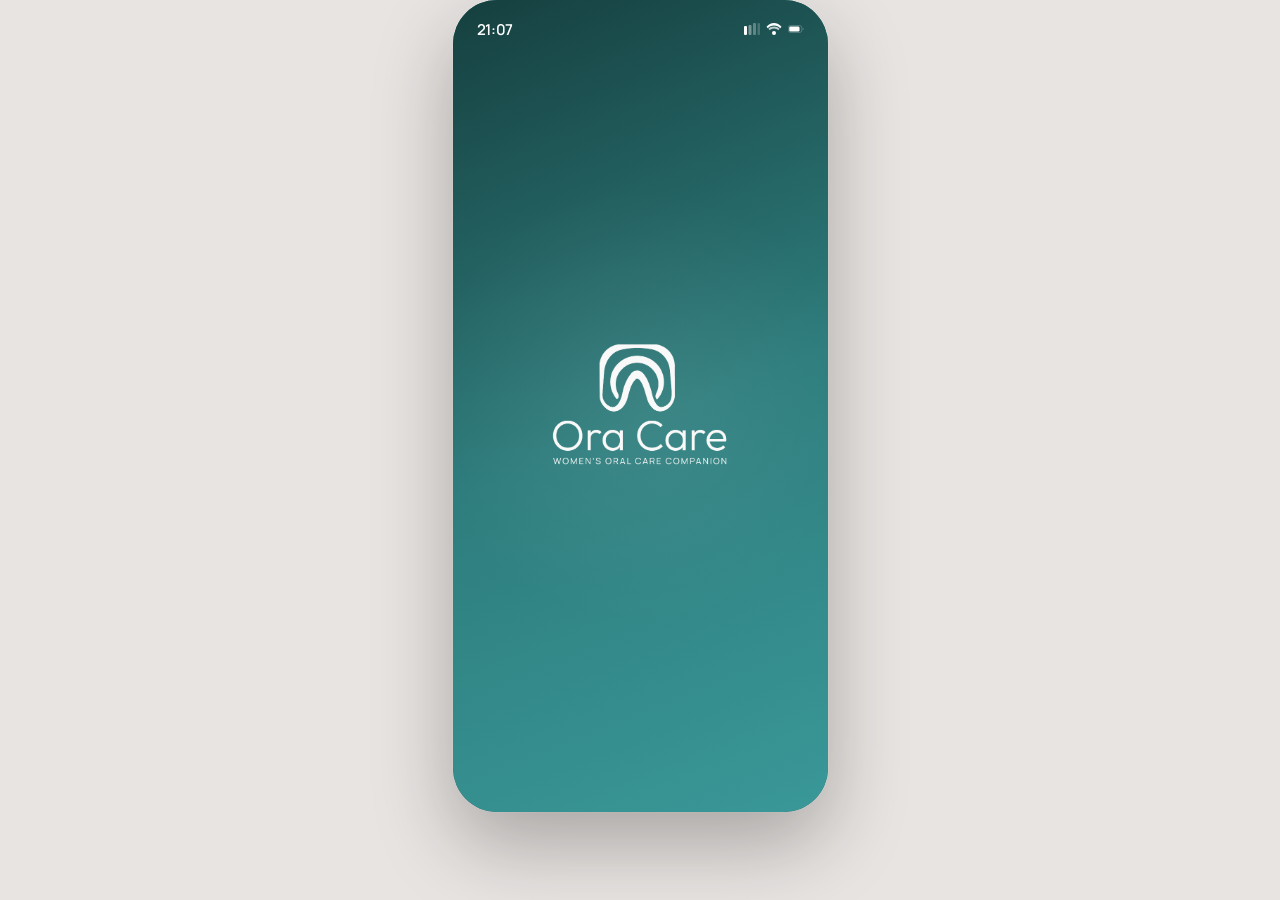
==== commit 53e4ab5d: "Label the AI-guided parts of the photo diary History screen gets a 'Photo diary' section heading wit" ====
--- a/index.html
+++ b/index.html
@@ -546,7 +546,7 @@
 
       <div class="section-title">For Your Trimester</div>
       <div class="tip-cards">
-        <button class="tip-card" onclick="navigate('screen-recommendations', 'forward')">
+        <button class="tip-card" onclick="navigate('screen-lesson', 'forward')">
           <div class="tip-icon-wrap fi-teal">📖</div>
           <div class="tip-content">
             <div class="tip-label tip-label--teal">Lesson · 2-min read</div>
@@ -577,7 +577,7 @@
         <div class="symptom-row">
           <div class="symptom-row-dot" style="background: var(--teal-light);"></div>
           <div class="symptom-row-text">No symptoms reported</div>
-          <div class="symptom-row-date">Jun 5</div>
+          <div class="symptom-row-date">Oct 5</div>
         </div>
       </div>
 
@@ -598,7 +598,7 @@
       </button>
       <button class="nav-item" onclick="navigate('screen-photo-diary', 'forward')">
         <svg width="22" height="22" viewBox="0 0 22 22" fill="none"><rect x="3" y="5" width="16" height="13" rx="2" stroke="#9EA4A8" stroke-width="1.6"/><circle cx="11" cy="11.5" r="3" stroke="#9EA4A8" stroke-width="1.6"/><path d="M8 5V4C8 3.4 8.4 3 9 3H13C13.6 3 14 3.4 14 4V5" stroke="#9EA4A8" stroke-width="1.6" stroke-linecap="round"/></svg>
-        <span>Photos</span>
+        <span>History</span>
       </button>
       <button class="nav-item" onclick="navigate('screen-recommendations', 'forward')">
         <svg width="22" height="22" viewBox="0 0 22 22" fill="none"><path d="M7 11H15M7 7H15M7 15H11" stroke="#9EA4A8" stroke-width="1.6" stroke-linecap="round"/><rect x="3" y="3" width="16" height="16" rx="3" stroke="#9EA4A8" stroke-width="1.6"/></svg>
@@ -704,7 +704,7 @@
       </button>
       <button class="nav-item active">
         <svg width="22" height="22" viewBox="0 0 22 22" fill="none"><rect x="3" y="5" width="16" height="13" rx="2" stroke="#2E7D7D" stroke-width="1.6"/><circle cx="11" cy="11.5" r="3" stroke="#2E7D7D" stroke-width="1.6"/><path d="M8 5V4C8 3.4 8.4 3 9 3H13C13.6 3 14 3.4 14 4V5" stroke="#2E7D7D" stroke-width="1.6" stroke-linecap="round"/></svg>
-        <span>Photos</span>
+        <span>History</span>
       </button>
       <button class="nav-item" onclick="navigate('screen-recommendations', 'forward')">
         <svg width="22" height="22" viewBox="0 0 22 22" fill="none"><path d="M7 11H15M7 7H15M7 15H11" stroke="#9EA4A8" stroke-width="1.6" stroke-linecap="round"/><rect x="3" y="3" width="16" height="16" rx="3" stroke="#9EA4A8" stroke-width="1.6"/></svg>
@@ -797,6 +797,7 @@
     <div class="capture-header">
       <h1 class="capture-title" id="captureTitle">Capture Your Smile</h1>
       <p class="capture-subtitle" id="captureSubtitle">Position your teeth and gums inside the frame.</p>
+      <span class="chip chip-teal capture-ai-chip">AI-guided</span>
     </div>
 
     <!-- Camera preview with teeth illustration -->
@@ -820,6 +821,7 @@
     <button class="capture-tips-link" onclick="openGuide('screen-scan-capture')">Photo tips</button>
 
     <div class="analysis-checklist" id="captureChecklist" style="margin-bottom: 24px;">
+      <h2 class="section-title capture-checklist-title">AI checks your photo</h2>
       <div class="check-item" id="capture-check-1">
         <div class="check-icon" id="capture-check-icon-1"><svg width="12" height="10" viewBox="0 0 12 10" fill="none" style="display:none"><path d="M1 5L4.5 8.5L11 1" stroke="white" stroke-width="2" stroke-linecap="round" stroke-linejoin="round"/></svg></div>
         Upper teeth visible
@@ -856,8 +858,8 @@
   ════════════════════════════ -->
   <div class="screen" id="screen-photo-diary">
     <div class="profile-header">
-      <h1 class="heading">Photo diary</h1>
-      <p class="body diary-sub">Your photos, week by week.</p>
+      <h1 class="heading">Your history</h1>
+      <p class="body diary-sub">Photos and notes, over time.</p>
     </div>
 
     <div class="profile-body">
@@ -872,26 +874,30 @@
         </button>
       </div>
 
+      <div class="diary-section-head">
+        <h2 class="section-title">Photo diary</h2>
+        <span class="chip chip-teal">AI-guided</span>
+      </div>
       <div class="diary-grid">
         <button class="diary-thumb" onclick="openPhoto(18)" id="diaryThumb18" hidden>
           <svg viewBox="0 0 327 210" xmlns="http://www.w3.org/2000/svg" aria-hidden="true"><use href="#teethArt"/></svg>
-          <span class="diary-thumb-label">Week 18</span>
+          <span class="diary-thumb-label">Oct 10<span class="photo-week">Week 18</span></span>
         </button>
         <button class="diary-thumb" onclick="openPhoto(17)">
           <svg viewBox="0 0 327 210" xmlns="http://www.w3.org/2000/svg" aria-hidden="true"><use href="#teethArt"/></svg>
-          <span class="diary-thumb-label">Week 17</span>
+          <span class="diary-thumb-label">Oct 3<span class="photo-week">Week 17</span></span>
         </button>
         <button class="diary-thumb" onclick="openPhoto(16)">
           <svg viewBox="0 0 327 210" xmlns="http://www.w3.org/2000/svg" aria-hidden="true"><use href="#teethArt"/></svg>
-          <span class="diary-thumb-label">Week 16</span>
+          <span class="diary-thumb-label">Sep 26<span class="photo-week">Week 16</span></span>
         </button>
         <button class="diary-thumb" onclick="openPhoto(15)">
           <svg viewBox="0 0 327 210" xmlns="http://www.w3.org/2000/svg" aria-hidden="true"><use href="#teethArt"/></svg>
-          <span class="diary-thumb-label">Week 15</span>
+          <span class="diary-thumb-label">Sep 19<span class="photo-week">Week 15</span></span>
         </button>
         <button class="diary-thumb" onclick="openPhoto(14)">
           <svg viewBox="0 0 327 210" xmlns="http://www.w3.org/2000/svg" aria-hidden="true"><use href="#teethArt"/></svg>
-          <span class="diary-thumb-label">Week 14</span>
+          <span class="diary-thumb-label">Sep 12<span class="photo-week">Week 14</span></span>
         </button>
       </div>
 
@@ -908,7 +914,7 @@
       </button>
       <button class="nav-item active">
         <svg width="22" height="22" viewBox="0 0 22 22" fill="none"><rect x="3" y="5" width="16" height="13" rx="2" stroke="#2E7D7D" stroke-width="1.6"/><circle cx="11" cy="11.5" r="3" stroke="#2E7D7D" stroke-width="1.6"/><path d="M8 5V4C8 3.4 8.4 3 9 3H13C13.6 3 14 3.4 14 4V5" stroke="#2E7D7D" stroke-width="1.6" stroke-linecap="round"/></svg>
-        <span>Photos</span>
+        <span>History</span>
       </button>
       <button class="nav-item" onclick="navigate('screen-recommendations', 'forward')">
         <svg width="22" height="22" viewBox="0 0 22 22" fill="none"><path d="M7 11H15M7 7H15M7 15H11" stroke="#9EA4A8" stroke-width="1.6" stroke-linecap="round"/><rect x="3" y="3" width="16" height="16" rx="3" stroke="#9EA4A8" stroke-width="1.6"/></svg>
@@ -937,9 +943,20 @@
       <div class="photo-compare-frame">
         <svg viewBox="0 0 327 210" xmlns="http://www.w3.org/2000/svg" aria-hidden="true"><use href="#teethArt"/></svg>
       </div>
-      <h2 class="heading photo-detail-title" id="photoDetailTitle">Week 17 · Oct 3</h2>
-      <p class="body photo-detail-note" id="photoDetailNote">Note: gums bleed when flossing</p>
+      <h2 class="heading photo-detail-title" id="photoDetailTitle">Oct 10 · Week 18</h2>
+
+      <div class="photo-detail-group">
+        <h3 class="section-title">How do your gums feel?</h3>
+        <div class="feel-chips" id="feelChips"><button class="feel-chip" aria-pressed="false" onclick="toggleFeel(this)">All good</button><button class="feel-chip" aria-pressed="false" onclick="toggleFeel(this)">Bleeding</button><button class="feel-chip" aria-pressed="false" onclick="toggleFeel(this)">Sensitive</button><button class="feel-chip" aria-pressed="false" onclick="toggleFeel(this)">Swollen</button><button class="feel-chip" aria-pressed="false" onclick="toggleFeel(this)">Sore</button></div>
+      </div>
+
+      <div class="photo-detail-group">
+        <label class="section-title" for="photoNote">Add a note</label>
+        <textarea class="note-field" id="photoNote" rows="2"></textarea>
+      </div>
+
       <button class="btn-primary" onclick="navigate('screen-photo-compare', 'forward')">Compare with…</button>
+      <button class="btn-secondary" onclick="openShareSheet()">Share with my dentist</button>
     </div>
   </div>
 
@@ -949,7 +966,7 @@
   <div class="screen" id="screen-photo-compare">
     <div class="capture-header">
       <h1 class="capture-title">Compare</h1>
-      <p class="capture-subtitle">Week 17 and Week 18</p>
+      <p class="capture-subtitle">Oct 3 and Oct 10</p>
     </div>
 
     <div class="photo-compare">
@@ -957,19 +974,19 @@
         <div class="photo-compare-frame">
           <svg viewBox="0 0 327 210" xmlns="http://www.w3.org/2000/svg"><use href="#teethArt"/></svg>
         </div>
-        <figcaption class="photo-compare-label">Week 17</figcaption>
+        <figcaption class="photo-compare-label">Oct 3<span class="photo-week">Week 17</span></figcaption>
       </figure>
       <figure class="photo-compare-item">
         <div class="photo-compare-frame">
           <svg viewBox="0 0 327 210" xmlns="http://www.w3.org/2000/svg"><use href="#teethArt"/></svg>
         </div>
-        <figcaption class="photo-compare-label">Week 18</figcaption>
+        <figcaption class="photo-compare-label">Oct 10<span class="photo-week">Week 18</span></figcaption>
       </figure>
     </div>
 
     <div class="capture-footer">
       <button class="btn-secondary" onclick="openShareSheet()">Share with my dentist</button>
-      <button class="btn-capture-back" onclick="navigate('screen-photo-diary', 'back')">Back to photo diary</button>
+      <button class="btn-capture-back" onclick="navigate('screen-photo-diary', 'back')">Back to history</button>
     </div>
   </div>
 
@@ -980,7 +997,7 @@
 
     <div class="capture-header">
       <h1 class="capture-title">Photo saved</h1>
-      <p class="capture-subtitle">Added to your photo diary.</p>
+      <p class="capture-subtitle">Added to your history.</p>
     </div>
 
     <div class="photo-compare">
@@ -988,14 +1005,14 @@
         <div class="photo-compare-frame">
           <svg viewBox="0 0 327 210" xmlns="http://www.w3.org/2000/svg"><use href="#teethArt"/></svg>
         </div>
-        <figcaption class="photo-compare-label">Week 17</figcaption>
+        <figcaption class="photo-compare-label">Oct 3<span class="photo-week">Week 17</span></figcaption>
       </figure>
       <figure class="photo-compare-item">
         <div class="photo-compare-frame photo-compare-frame--current">
           <svg viewBox="0 0 327 210" xmlns="http://www.w3.org/2000/svg"><use href="#teethArt"/></svg>
           <span class="photo-new-label">New</span>
         </div>
-        <figcaption class="photo-compare-label">Week 18 · today</figcaption>
+        <figcaption class="photo-compare-label">Oct 10 · today<span class="photo-week">Week 18</span></figcaption>
       </figure>
     </div>
 
@@ -1004,7 +1021,7 @@
     <div class="capture-footer">
       <button class="btn-primary" onclick="navigate('screen-recommendations', 'forward')">View care plan</button>
       <button class="btn-secondary" onclick="openShareSheet()">Share with my dentist</button>
-      <button class="btn-capture-back" onclick="navigate('screen-photo-diary', 'back')">Back to photo diary</button>
+      <button class="btn-capture-back" onclick="navigate('screen-photo-diary', 'back')">Back to history</button>
     </div>
 
   </div>
@@ -1161,7 +1178,7 @@
       </button>
       <button class="nav-item" onclick="navigate('screen-photo-diary', 'forward')">
         <svg width="22" height="22" viewBox="0 0 22 22" fill="none"><rect x="3" y="5" width="16" height="13" rx="2" stroke="#9EA4A8" stroke-width="1.6"/><circle cx="11" cy="11.5" r="3" stroke="#9EA4A8" stroke-width="1.6"/><path d="M8 5V4C8 3.4 8.4 3 9 3H13C13.6 3 14 3.4 14 4V5" stroke="#9EA4A8" stroke-width="1.6" stroke-linecap="round"/></svg>
-        <span>Photos</span>
+        <span>History</span>
       </button>
       <button class="nav-item active">
         <svg width="22" height="22" viewBox="0 0 22 22" fill="none"><path d="M7 11H15M7 7H15M7 15H11" stroke="#2E7D7D" stroke-width="1.6" stroke-linecap="round"/><rect x="3" y="3" width="16" height="16" rx="3" stroke="#2E7D7D" stroke-width="1.6"/></svg>
@@ -1246,7 +1263,7 @@
       </button>
       <button class="nav-item" onclick="navigate('screen-photo-diary', 'forward')">
         <svg width="22" height="22" viewBox="0 0 22 22" fill="none"><rect x="3" y="5" width="16" height="13" rx="2" stroke="#9EA4A8" stroke-width="1.6"/><circle cx="11" cy="11.5" r="3" stroke="#9EA4A8" stroke-width="1.6"/><path d="M8 5V4C8 3.4 8.4 3 9 3H13C13.6 3 14 3.4 14 4V5" stroke="#9EA4A8" stroke-width="1.6" stroke-linecap="round"/></svg>
-        <span>Photos</span>
+        <span>History</span>
       </button>
       <button class="nav-item" onclick="navigate('screen-recommendations', 'forward')">
         <svg width="22" height="22" viewBox="0 0 22 22" fill="none"><path d="M7 11H15M7 7H15M7 15H11" stroke="#9EA4A8" stroke-width="1.6" stroke-linecap="round"/><rect x="3" y="3" width="16" height="16" rx="3" stroke="#9EA4A8" stroke-width="1.6"/></svg>
@@ -1257,6 +1274,42 @@
         <span>Profile</span>
       </button>
     </div>
+  </div>
+
+  <!-- ════════════════════════════
+       LESSON
+  ════════════════════════════ -->
+  <div class="screen" id="screen-lesson">
+    <div class="screen-header">
+      <div class="nav-row">
+        <button class="back-btn" onclick="navigate('screen-dashboard', 'back')">
+          <svg width="18" height="18" viewBox="0 0 18 18" fill="none"><path d="M11 14L6 9L11 4" stroke="#2F3133" stroke-width="2" stroke-linecap="round" stroke-linejoin="round"/></svg>
+        </button>
+      </div>
+    </div>
+
+    <article class="lesson">
+      <p class="tip-label tip-label--teal">Lesson · 2-min read</p>
+      <h1 class="heading">Why gums bleed more in the 2nd trimester</h1>
+      <span class="reviewed-chip reviewed-chip--light"><svg width="12" height="10" viewBox="0 0 12 10" fill="none" aria-hidden="true"><path d="M1 5L4.5 8.5L11 1" stroke="currentColor" stroke-width="2" stroke-linecap="round" stroke-linejoin="round"/></svg>Reviewed by a dentist</span>
+
+      <section class="lesson-section">
+        <h2 class="section-title">What’s happening</h2>
+        <p class="body">Pregnancy hormones increase blood flow to your gums and make them react more to plaque. Many pregnant people notice bleeding when brushing or flossing, most often in the second trimester.</p>
+      </section>
+
+      <section class="lesson-section">
+        <h2 class="section-title">What helps</h2>
+        <p class="body">Brush twice a day with a soft brush, floss gently every day, and don’t skip your check-up. The second trimester is a good time for a dental cleaning.</p>
+      </section>
+
+      <section class="lesson-section">
+        <h2 class="section-title">When to see your dentist</h2>
+        <p class="body">If bleeding is heavy or doesn’t improve, if your gums are very swollen or painful, or if a tooth feels loose.</p>
+      </section>
+
+      <button class="btn-primary" onclick="navigate('screen-recommendations', 'forward')">View your care plan</button>
+    </article>
   </div>
 
   <!-- ════════════════════════════
@@ -1280,23 +1333,23 @@
         <div class="report-thumbs">
           <figure class="report-thumb">
             <svg viewBox="0 0 327 210" xmlns="http://www.w3.org/2000/svg" aria-hidden="true"><use href="#teethArt"/></svg>
-            <figcaption>Week 14</figcaption>
+            <figcaption>Sep 12<span class="photo-week">Week 14</span></figcaption>
           </figure>
           <figure class="report-thumb">
             <svg viewBox="0 0 327 210" xmlns="http://www.w3.org/2000/svg" aria-hidden="true"><use href="#teethArt"/></svg>
-            <figcaption>Week 15</figcaption>
+            <figcaption>Sep 19<span class="photo-week">Week 15</span></figcaption>
           </figure>
           <figure class="report-thumb">
             <svg viewBox="0 0 327 210" xmlns="http://www.w3.org/2000/svg" aria-hidden="true"><use href="#teethArt"/></svg>
-            <figcaption>Week 16</figcaption>
+            <figcaption>Sep 26<span class="photo-week">Week 16</span></figcaption>
           </figure>
           <figure class="report-thumb">
             <svg viewBox="0 0 327 210" xmlns="http://www.w3.org/2000/svg" aria-hidden="true"><use href="#teethArt"/></svg>
-            <figcaption>Week 17</figcaption>
+            <figcaption>Oct 3<span class="photo-week">Week 17</span></figcaption>
           </figure>
           <figure class="report-thumb">
             <svg viewBox="0 0 327 210" xmlns="http://www.w3.org/2000/svg" aria-hidden="true"><use href="#teethArt"/></svg>
-            <figcaption>Week 18</figcaption>
+            <figcaption>Oct 10<span class="photo-week">Week 18</span></figcaption>
           </figure>
         </div>
       </section>
--- a/style.css
+++ b/style.css
@@ -1140,7 +1140,6 @@
   /* ── Photo detail ── */
   .photo-detail { padding: 0 24px 32px; display: flex; flex-direction: column; gap: 16px; }
   .photo-detail-title { margin-top: 8px; }
-  .photo-detail-note[hidden] { display: none; }
 
   /* ════════════════════════════════════════
      SCREEN 5b — SCAN ANALYZING
@@ -1505,3 +1504,50 @@
   .report-dot-amber { background: #FCD34D; }
   .report-dot-teal { background: var(--teal-light); }
   .report-actions { display: flex; flex-direction: column; gap: 8px; }
+
+  /* ── Lesson ── */
+  .lesson { padding: 0 24px 32px; display: flex; flex-direction: column; align-items: flex-start; }
+  .lesson .heading { margin: 8px 0 0; }
+  .lesson .reviewed-chip { margin: 16px 0 24px; }
+  .reviewed-chip--light { background: var(--teal-pale); }
+  .lesson-section { margin-bottom: 24px; }
+  .lesson-section .section-title { margin-bottom: 8px; }
+  .lesson .btn-primary { margin-top: 8px; }
+
+  /* ── Photo labels: date, week underneath ── */
+  .photo-week { display: block; font-size: 11px; font-weight: 400; color: var(--text-light); margin-top: 2px; }
+
+  /* ── Photo detail: feelings + note ── */
+  .photo-detail-group { display: flex; flex-direction: column; gap: 8px; }
+  .photo-detail-group .section-title { margin-bottom: 0; }
+  .feel-chips { display: flex; flex-wrap: wrap; gap: 8px; }
+  .feel-chip {
+    padding: 8px 16px;
+    border-radius: 999px;
+    border: 1.5px solid var(--border);
+    background: white;
+    font-family: var(--font-body);
+    font-size: 14px;
+    font-weight: 500;
+    color: var(--text);
+    cursor: pointer;
+  }
+  .feel-chip[aria-pressed="true"] { background: var(--teal); border-color: var(--teal); color: white; }
+  .note-field {
+    width: 100%;
+    padding: 16px;
+    border-radius: 16px;
+    border: 1.5px solid var(--border);
+    background: white;
+    font-family: var(--font-body);
+    font-size: 15px;
+    color: var(--text);
+    resize: none;
+  }
+  .note-field:focus { outline: 2px solid var(--teal); outline-offset: 2px; }
+
+  /* ── AI-guided labels ── */
+  .diary-section-head { display: flex; align-items: center; gap: 8px; margin-bottom: 16px; }
+  .diary-section-head .section-title { margin-bottom: 0; }
+  .capture-ai-chip { margin-top: 8px; }
+  .capture-checklist-title { margin-bottom: 0; }
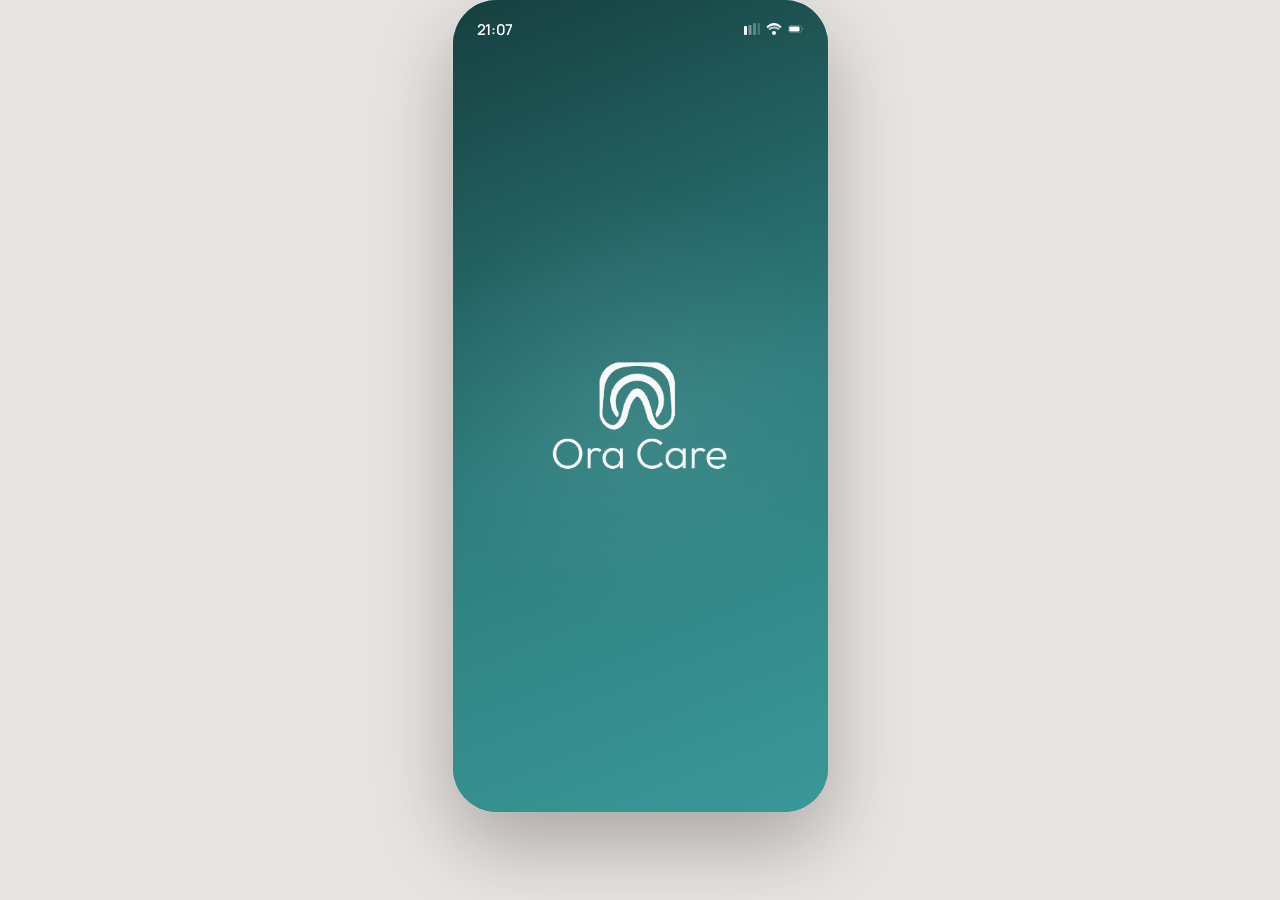
==== commit 668b77d3: "Hide the old tagline under the splash logo The splash PNG still carries 'Women's oral health compani" ====
--- a/index.html
+++ b/index.html
@@ -96,7 +96,10 @@
   <div class="screen active" id="screen-splash" onclick="exitSplash()">
     <div class="splash-glow"></div>
     <div class="splash-center">
-      <img src="assets/OraCare-White.png" alt="OraCare" style="width: 220px; height: auto; display: block;">
+      <!-- PNG clipped to hide the old tagline, same as the welcome logo -->
+      <div class="splash-logo-clip">
+        <img src="assets/OraCare-White.png" alt="OraCare">
+      </div>
     </div>
   </div>
 
@@ -508,10 +511,10 @@
 
       <div class="health-score-card">
         <div class="progress-stats">
-          <div class="progress-stat">
-            <span class="progress-value">Done</span>
+          <button class="progress-stat progress-stat--link" onclick="navigate('screen-checkin', 'forward')">
+            <span class="progress-value" id="checkinStatus">To do</span>
             <span class="progress-label">This week’s check-in</span>
-          </div>
+          </button>
           <div class="progress-stat">
             <span class="progress-value" id="photoCount">4</span>
             <span class="progress-label">Photos so far</span>
@@ -537,16 +540,16 @@
           <div class="qa-label">Care Plan</div>
           <div class="qa-sub">7 actions</div>
         </button>
-        <button class="quick-action">
-          <div class="qa-icon">📅</div>
-          <div class="qa-label">Log</div>
-          <div class="qa-sub">Daily check-in</div>
+        <button class="quick-action" onclick="navigate('screen-checkin', 'forward')">
+          <div class="qa-icon">📝</div>
+          <div class="qa-label">Check-in</div>
+          <div class="qa-sub" id="checkinQaSub">This week</div>
         </button>
       </div>
 
       <div class="section-title">For Your Trimester</div>
       <div class="tip-cards">
-        <button class="tip-card" onclick="navigate('screen-lesson', 'forward')">
+        <button class="tip-card" onclick="openLesson('screen-dashboard')">
           <div class="tip-icon-wrap fi-teal">📖</div>
           <div class="tip-content">
             <div class="tip-label tip-label--teal">Lesson · 2-min read</div>
@@ -796,59 +799,65 @@
 
     <div class="capture-header">
       <h1 class="capture-title" id="captureTitle">Capture Your Smile</h1>
-      <p class="capture-subtitle" id="captureSubtitle">Position your teeth and gums inside the frame.</p>
       <span class="chip chip-teal capture-ai-chip">AI-guided</span>
     </div>
+
+    <p class="capture-hint" id="captureHint" aria-live="polite">Pull your lips back a little more</p>
 
     <!-- Camera preview with teeth illustration -->
     <div class="capture-preview-wrap">
-      <!-- Teeth illustration SVG -->
       <svg class="teeth-illustration" viewBox="0 0 327 210" xmlns="http://www.w3.org/2000/svg">
         <use href="#teethArt"/>
       </svg>
 
-      <!-- Teal scan frame corners -->
+      <!-- Last week's mouth position (decorative overlay) -->
+      <svg class="capture-ghost" viewBox="0 0 327 210" xmlns="http://www.w3.org/2000/svg" aria-hidden="true">
+        <path d="M40 104 Q88 70 163 66 Q238 70 286 104 L286 146 Q238 172 163 174 Q88 172 40 146 Z"/>
+      </svg>
+      <span class="capture-ghost-label">Last week (Oct 3)</span>
+
       <div class="scan-frame-corner tl"></div>
       <div class="scan-frame-corner tr"></div>
       <div class="scan-frame-corner bl"></div>
       <div class="scan-frame-corner br"></div>
 
-      <!-- Animated scan line -->
-      <div class="capture-scan-line"></div>
-    </div>
-
-    <p class="capture-helper-text">Front Teeth View</p>
-    <button class="capture-tips-link" onclick="openGuide('screen-scan-capture')">Photo tips</button>
-
-    <div class="analysis-checklist" id="captureChecklist" style="margin-bottom: 24px;">
+      <div class="capture-countdown" id="captureCountdown" aria-live="assertive" hidden></div>
+    </div>
+
+    <div class="shutter-row">
+      <button class="capture-tips-link" onclick="openGuide('screen-scan-capture')">Photo tips</button>
+      <button class="shutter" id="captureCta" onclick="startScan()" aria-label="Take photo now"></button>
+      <button class="btn-capture-back" onclick="backFromCapture()">Cancel</button>
+    </div>
+
+    <div class="analysis-checklist capture-checklist" id="captureChecklist">
       <h2 class="section-title capture-checklist-title">AI checks your photo</h2>
-      <div class="check-item" id="capture-check-1">
-        <div class="check-icon" id="capture-check-icon-1"><svg width="12" height="10" viewBox="0 0 12 10" fill="none" style="display:none"><path d="M1 5L4.5 8.5L11 1" stroke="white" stroke-width="2" stroke-linecap="round" stroke-linejoin="round"/></svg></div>
-        Upper teeth visible
-      </div>
-      <div class="check-item" id="capture-check-2">
-        <div class="check-icon" id="capture-check-icon-2"><svg width="12" height="10" viewBox="0 0 12 10" fill="none" style="display:none"><path d="M1 5L4.5 8.5L11 1" stroke="white" stroke-width="2" stroke-linecap="round" stroke-linejoin="round"/></svg></div>
-        Lower teeth visible
-      </div>
-      <div class="check-item" id="capture-check-3">
-        <div class="check-icon" id="capture-check-icon-3"><svg width="12" height="10" viewBox="0 0 12 10" fill="none" style="display:none"><path d="M1 5L4.5 8.5L11 1" stroke="white" stroke-width="2" stroke-linecap="round" stroke-linejoin="round"/></svg></div>
-        Gum line visible
-      </div>
-      <div class="check-item" id="capture-check-4">
-        <div class="check-icon" id="capture-check-icon-4"><svg width="12" height="10" viewBox="0 0 12 10" fill="none" style="display:none"><path d="M1 5L4.5 8.5L11 1" stroke="white" stroke-width="2" stroke-linecap="round" stroke-linejoin="round"/></svg></div>
-        Good lighting
-      </div>
-      <div class="check-item" id="capture-check-5">
-        <div class="check-icon" id="capture-check-icon-5"><svg width="12" height="10" viewBox="0 0 12 10" fill="none" style="display:none"><path d="M1 5L4.5 8.5L11 1" stroke="white" stroke-width="2" stroke-linecap="round" stroke-linejoin="round"/></svg></div>
-        Face centered
-      </div>
-    </div>
-
-    <div class="capture-footer">
-      <button class="btn-primary" id="captureCta" onclick="startScan()" style="width:100%; background: linear-gradient(135deg, var(--teal), #256868);">
-        Save photo
-      </button>
-      <button class="btn-capture-back" onclick="backFromCapture()">Back</button>
+      <div class="capture-checks">
+        <div class="check-item" id="capture-check-1">
+          <div class="check-icon" id="capture-check-icon-1"><svg width="12" height="10" viewBox="0 0 12 10" fill="none" style="display:none"><path d="M1 5L4.5 8.5L11 1" stroke="white" stroke-width="2" stroke-linecap="round" stroke-linejoin="round"/></svg></div>
+          Mouth in frame
+        </div>
+        <div class="check-item" id="capture-check-2">
+          <div class="check-icon" id="capture-check-icon-2"><svg width="12" height="10" viewBox="0 0 12 10" fill="none" style="display:none"><path d="M1 5L4.5 8.5L11 1" stroke="white" stroke-width="2" stroke-linecap="round" stroke-linejoin="round"/></svg></div>
+          Gum line visible
+        </div>
+        <div class="check-item" id="capture-check-3">
+          <div class="check-icon" id="capture-check-icon-3"><svg width="12" height="10" viewBox="0 0 12 10" fill="none" style="display:none"><path d="M1 5L4.5 8.5L11 1" stroke="white" stroke-width="2" stroke-linecap="round" stroke-linejoin="round"/></svg></div>
+          Right distance
+        </div>
+        <div class="check-item" id="capture-check-4">
+          <div class="check-icon" id="capture-check-icon-4"><svg width="12" height="10" viewBox="0 0 12 10" fill="none" style="display:none"><path d="M1 5L4.5 8.5L11 1" stroke="white" stroke-width="2" stroke-linecap="round" stroke-linejoin="round"/></svg></div>
+          Straight angle
+        </div>
+        <div class="check-item" id="capture-check-5">
+          <div class="check-icon" id="capture-check-icon-5"><svg width="12" height="10" viewBox="0 0 12 10" fill="none" style="display:none"><path d="M1 5L4.5 8.5L11 1" stroke="white" stroke-width="2" stroke-linecap="round" stroke-linejoin="round"/></svg></div>
+          Enough light
+        </div>
+        <div class="check-item" id="capture-check-6">
+          <div class="check-icon" id="capture-check-icon-6"><svg width="12" height="10" viewBox="0 0 12 10" fill="none" style="display:none"><path d="M1 5L4.5 8.5L11 1" stroke="white" stroke-width="2" stroke-linecap="round" stroke-linejoin="round"/></svg></div>
+          Sharp image
+        </div>
+      </div>
     </div>
 
   </div>
@@ -1277,12 +1286,101 @@
   </div>
 
   <!-- ════════════════════════════
+       WEEKLY CHECK-IN
+  ════════════════════════════ -->
+  <div class="screen" id="screen-checkin">
+    <div class="screen-header">
+      <div class="nav-row">
+        <button class="back-btn" onclick="navigate('screen-dashboard', 'back')">
+          <svg width="18" height="18" viewBox="0 0 18 18" fill="none"><path d="M11 14L6 9L11 4" stroke="#2F3133" stroke-width="2" stroke-linecap="round" stroke-linejoin="round"/></svg>
+        </button>
+      </div>
+    </div>
+
+    <div class="checkin">
+      <h1 class="heading">Weekly check-in</h1>
+      <p class="body checkin-sub">Oct 10 · Week 18 · Takes 30 seconds</p>
+
+      <section class="checkin-question">
+        <h2 class="section-title">Any bleeding when you brush or floss?</h2>
+        <div class="checkin-options" data-question="bleeding"><button class="checkin-opt" onclick="selectCheckin(this)">No</button><button class="checkin-opt" onclick="selectCheckin(this)">Sometimes</button><button class="checkin-opt" onclick="selectCheckin(this)">Often</button></div>
+      </section>
+      <section class="checkin-question">
+        <h2 class="section-title">Any tooth sensitivity?</h2>
+        <div class="checkin-options" data-question="sensitivity"><button class="checkin-opt" onclick="selectCheckin(this)">No</button><button class="checkin-opt" onclick="selectCheckin(this)">A little</button><button class="checkin-opt" onclick="selectCheckin(this)">A lot</button></div>
+      </section>
+      <section class="checkin-question">
+        <h2 class="section-title">Brushed twice a day this week?</h2>
+        <div class="checkin-options" data-question="brushing"><button class="checkin-opt" onclick="selectCheckin(this)">Most days</button><button class="checkin-opt" onclick="selectCheckin(this)">Some days</button><button class="checkin-opt" onclick="selectCheckin(this)">Rarely</button></div>
+      </section>
+      <section class="checkin-question">
+        <h2 class="section-title">Is your check-up booked?</h2>
+        <div class="checkin-options" data-question="checkup"><button class="checkin-opt" onclick="selectCheckin(this)">Yes</button><button class="checkin-opt" onclick="selectCheckin(this)">Not yet</button></div>
+        <p class="checkin-hint" id="checkupHint" hidden>The 2nd trimester is a good time. Aim for before Week 22.</p>
+      </section>
+
+      <section class="checkin-question">
+        <label class="section-title" for="checkinNote">Anything else? Add a note</label>
+        <textarea class="note-field" id="checkinNote" rows="2"></textarea>
+      </section>
+
+      <button class="btn-primary" id="saveCheckin" disabled onclick="saveCheckin()">Save check-in</button>
+    </div>
+  </div>
+
+  <!-- ════════════════════════════
+       CHECK-IN SAVED
+  ════════════════════════════ -->
+  <div class="screen" id="screen-checkin-saved">
+    <div class="checkin checkin--saved">
+      <h1 class="heading">Check-in saved</h1>
+      <p class="body checkin-sub">Saved to your history. See you next week.</p>
+
+      <h2 class="section-title">This week</h2>
+      <div class="profile-card">
+        <div class="profile-row"><span class="profile-row-label">Bleeding</span><span class="profile-row-value" id="sumBleeding"></span></div>
+        <div class="profile-row"><span class="profile-row-label">Sensitivity</span><span class="profile-row-value" id="sumSensitivity"></span></div>
+        <div class="profile-row"><span class="profile-row-label">Brushing</span><span class="profile-row-value" id="sumBrushing"></span></div>
+        <div class="profile-row"><span class="profile-row-label">Check-up</span><span class="profile-row-value" id="sumCheckup"></span></div>
+      </div>
+
+      <div class="tip-cards">
+        <button class="tip-card" id="checkinLessonCard" hidden onclick="openLesson('screen-checkin-saved')">
+          <div class="tip-icon-wrap fi-teal">📖</div>
+          <div class="tip-content">
+            <div class="tip-label tip-label--teal">Lesson</div>
+            <div class="tip-title">Bleeding gums are common in pregnancy</div>
+            <div class="tip-body">Read: Why gums bleed more in the 2nd trimester</div>
+            <div class="reviewed-mark" id="checkinDentistLine" hidden>If it doesn’t improve, mention it to your dentist.</div>
+          </div>
+          <svg width="16" height="16" viewBox="0 0 16 16" fill="none" class="tip-arrow"><path d="M6 4L10 8L6 12" stroke="currentColor" stroke-width="1.5" stroke-linecap="round" stroke-linejoin="round"/></svg>
+        </button>
+
+        <div class="tip-card checkin-reminder" id="checkinReminderCard" hidden>
+          <div class="tip-icon-wrap fi-salmon">🔔</div>
+          <div class="tip-content">
+            <div class="tip-title">Book your check-up</div>
+            <div class="tip-body">The 2nd trimester is a good time. Aim for before Week 22.</div>
+            <button class="btn-secondary checkin-remind-btn" id="remindBtn" onclick="setReminder()">Remind me Monday</button>
+            <p class="checkin-hint" id="remindNote" hidden>We’ll remind you on Monday.</p>
+          </div>
+        </div>
+      </div>
+
+      <div class="checkin-actions">
+        <button class="btn-primary" onclick="navigate('screen-dashboard', 'back')">Back to home</button>
+        <button class="btn-capture-back" onclick="enterCapture()">Add this week’s photo too</button>
+      </div>
+    </div>
+  </div>
+
+  <!-- ════════════════════════════
        LESSON
   ════════════════════════════ -->
   <div class="screen" id="screen-lesson">
     <div class="screen-header">
       <div class="nav-row">
-        <button class="back-btn" onclick="navigate('screen-dashboard', 'back')">
+        <button class="back-btn" onclick="navigate(lessonReturn, 'back')">
           <svg width="18" height="18" viewBox="0 0 18 18" fill="none"><path d="M11 14L6 9L11 4" stroke="#2F3133" stroke-width="2" stroke-linecap="round" stroke-linejoin="round"/></svg>
         </button>
       </div>
--- a/style.css
+++ b/style.css
@@ -265,6 +265,8 @@
     pointer-events: none;
   }
 
+  .splash-logo-clip { width: 220px; height: 132px; overflow: hidden; }
+  .splash-logo-clip img { width: 100%; height: auto; display: block; }
   .splash-center {
     display: flex;
     flex-direction: column;
@@ -591,7 +593,7 @@
   .symptom-sub { font-size: 12px; color: var(--text-light); margin-top: 2px; }
 
   .dental-options { display: flex; flex-direction: column; gap: 10px; margin-bottom: 24px; }
-  .dental-opt, .floss-opt, .nausea-opt, .brush-opt, .oral-opt {
+  .dental-opt, .floss-opt, .nausea-opt, .brush-opt, .oral-opt, .checkin-opt {
     padding: 16px 18px;
     border-radius: 14px;
     border: 1.5px solid var(--border);
@@ -607,7 +609,7 @@
     gap: 12px;
     color: var(--text);
   }
-  .dental-opt.selected, .floss-opt.selected, .nausea-opt.selected, .brush-opt.selected, .oral-opt.selected { border-color: var(--teal); background: var(--teal-pale); color: var(--teal); font-weight: 500; }
+  .dental-opt.selected, .floss-opt.selected, .nausea-opt.selected, .brush-opt.selected, .oral-opt.selected, .checkin-opt.selected { border-color: var(--teal); background: var(--teal-pale); color: var(--teal); font-weight: 500; }
   .dental-opt-dot {
     width: 18px;
     height: 18px;
@@ -1551,3 +1553,94 @@
   .diary-section-head .section-title { margin-bottom: 0; }
   .capture-ai-chip { margin-top: 8px; }
   .capture-checklist-title { margin-bottom: 0; }
+
+  /* ── Capture: simulated AI guidance ── */
+  #screen-scan-capture .capture-header { margin-bottom: 16px; }
+  .capture-hint {
+    width: 100%;
+    padding: 8px 16px;
+    margin-bottom: 16px;
+    border-radius: 12px;
+    background: var(--teal-pale);
+    color: var(--teal);
+    font-size: 14px;
+    font-weight: 600;
+    text-align: center;
+    flex-shrink: 0;
+  }
+  .capture-ghost {
+    position: absolute;
+    inset: 0;
+    width: 100%;
+    height: 100%;
+    pointer-events: none;
+  }
+  .capture-ghost path { fill: none; stroke: rgba(255,255,255,0.45); stroke-width: 1.5; stroke-dasharray: 6 5; }
+  .capture-ghost-label {
+    position: absolute;
+    left: 0;
+    right: 0;
+    bottom: 16px;
+    text-align: center;
+    font-size: 11px;
+    color: rgba(255,255,255,0.75);
+    pointer-events: none;
+  }
+  .capture-countdown {
+    position: absolute;
+    inset: 0;
+    display: flex;
+    align-items: center;
+    justify-content: center;
+    background: rgba(0,0,0,0.25);
+    color: white;
+    font-family: var(--font-display);
+    font-size: 64px;
+    pointer-events: none;
+  }
+  .capture-countdown[hidden] { display: none; }
+
+  .shutter-row {
+    width: 100%;
+    display: grid;
+    grid-template-columns: 1fr auto 1fr;
+    align-items: center;
+    margin-bottom: 16px;
+    flex-shrink: 0;
+  }
+  .shutter-row .capture-tips-link { justify-self: start; margin: 0; }
+  .shutter-row .btn-capture-back { justify-self: end; }
+  .shutter {
+    width: 64px;
+    height: 64px;
+    border-radius: 50%;
+    background: white;
+    border: 4px solid var(--teal);
+    box-shadow: 0 0 0 4px var(--teal-pale), var(--shadow-sm);
+    cursor: pointer;
+  }
+  .shutter:active { transform: scale(0.94); }
+  .shutter:focus-visible { outline: 2px solid var(--teal); outline-offset: 6px; }
+
+  .capture-checklist { gap: 8px; }
+  .capture-checks { display: grid; grid-template-columns: 1fr 1fr; gap: 8px; }
+  .capture-checks .check-item { padding: 8px 12px; gap: 8px; font-size: 13px; border-radius: 12px; }
+  .capture-checks .check-icon { width: 20px; height: 20px; }
+
+  /* ── Weekly check-in ── */
+  .progress-stat--link { background: none; border: none; padding: 0; font-family: var(--font-body); cursor: pointer; }
+  .progress-stat--link .progress-value { text-decoration: underline; text-underline-offset: 4px; text-decoration-thickness: 1px; }
+  .checkin { padding: 0 24px 32px; }
+  .checkin--saved { padding-top: 54px; }
+  .checkin-sub { margin: 8px 0 24px; }
+  .checkin-question { margin-bottom: 24px; }
+  .checkin-question .section-title { display: block; margin-bottom: 8px; }
+  .checkin-options { display: grid; grid-auto-columns: 1fr; grid-auto-flow: column; gap: 8px; }
+  .checkin-opt { justify-content: center; text-align: center; padding: 12px 8px; }
+  .checkin-hint { font-size: 13px; color: var(--text-light); margin-top: 8px; }
+  .checkin--saved .profile-card { margin-bottom: 24px; }
+  .checkin-reminder { cursor: default; }
+  .checkin-remind-btn { margin-top: 16px; padding: 12px 16px; font-size: 14px; }
+  .checkin-remind-btn:disabled { cursor: default; background: var(--teal-pale); }
+  .checkin-actions { display: flex; flex-direction: column; align-items: center; gap: 8px; margin-top: 8px; }
+  .tip-card[hidden] { display: none; }
